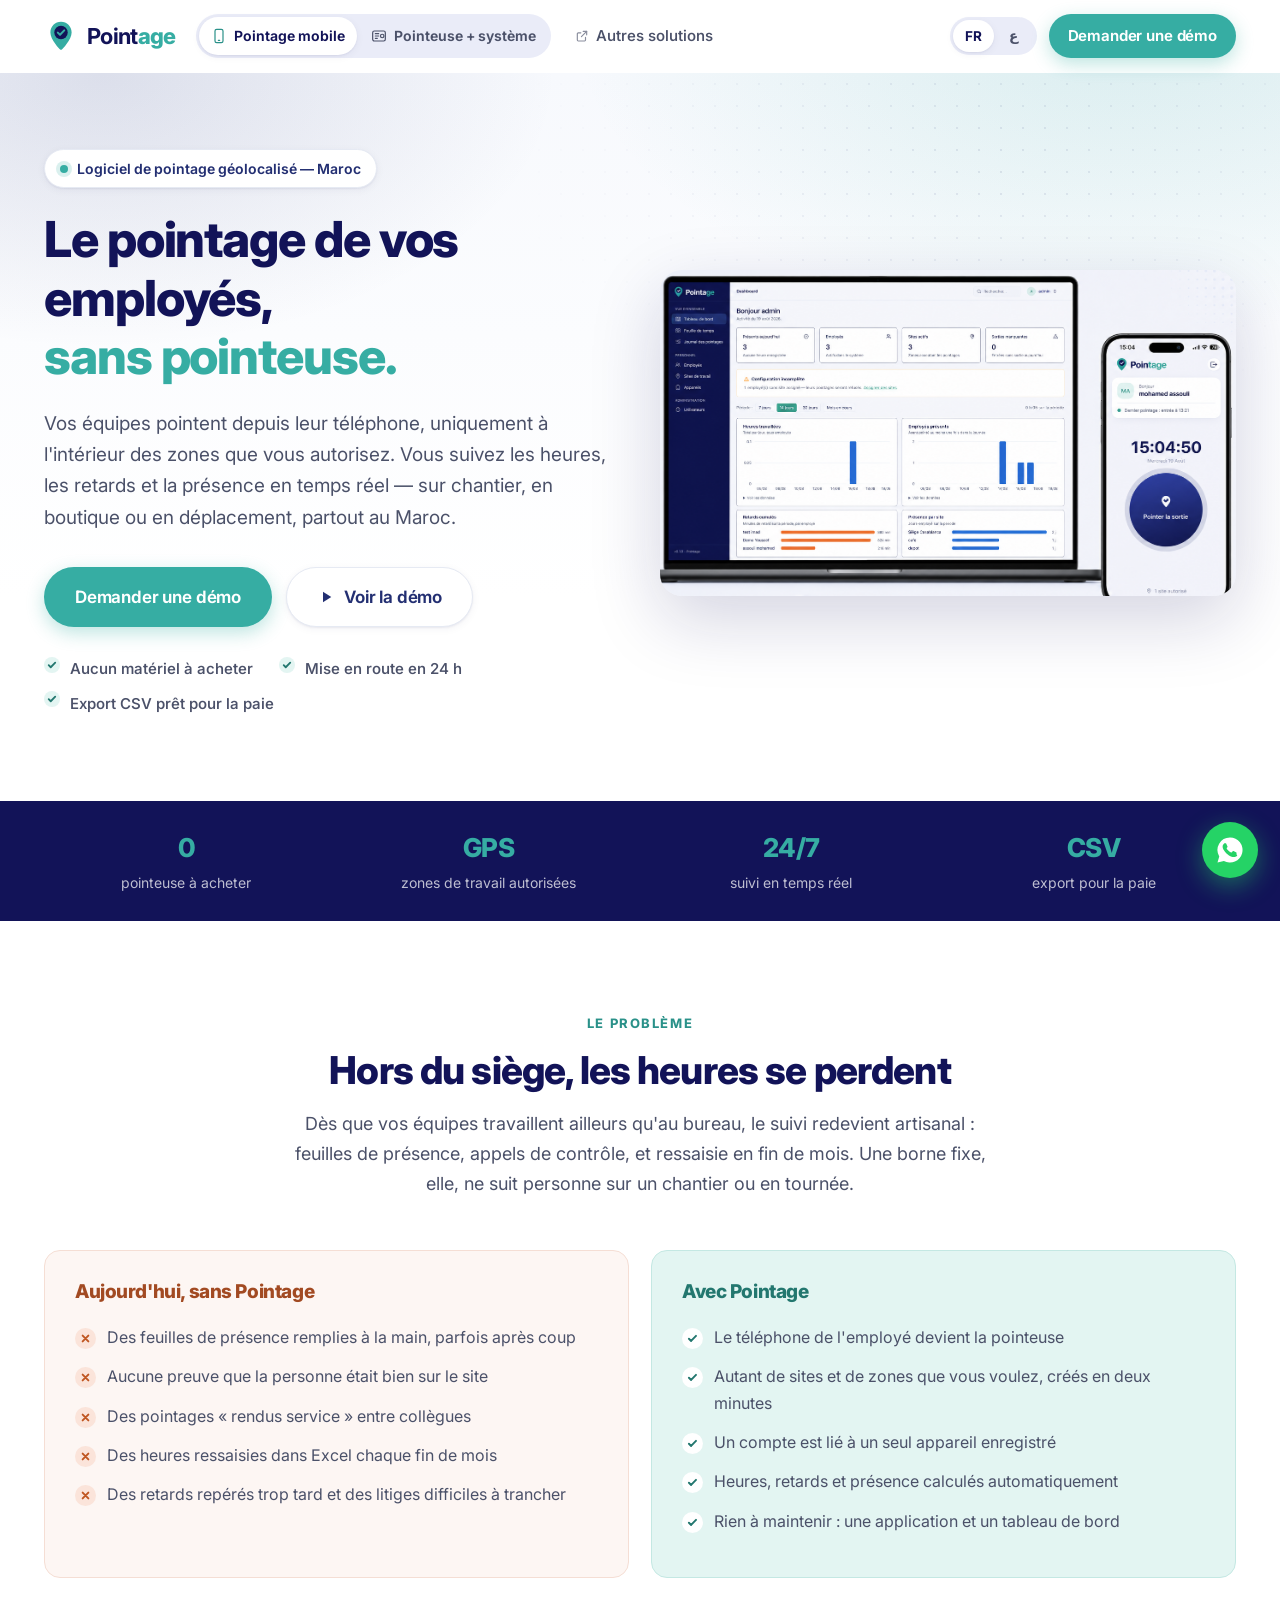
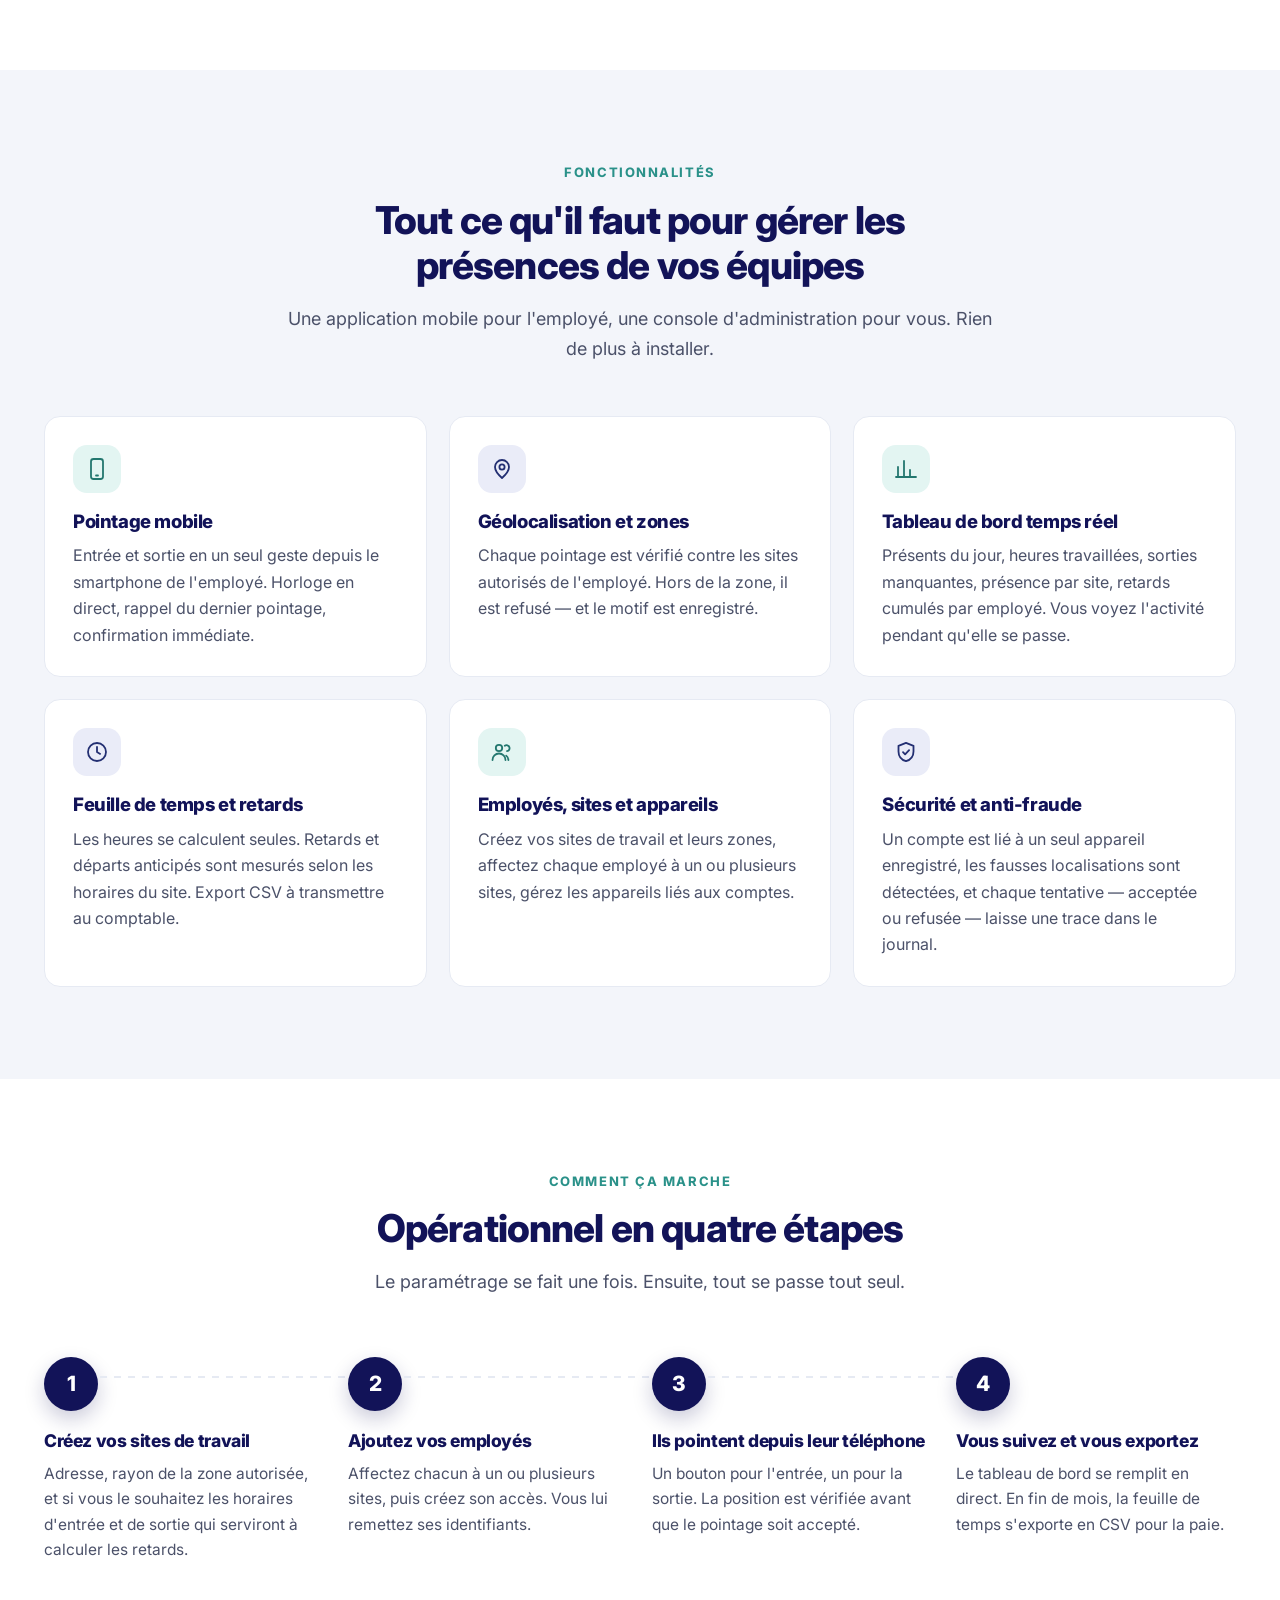
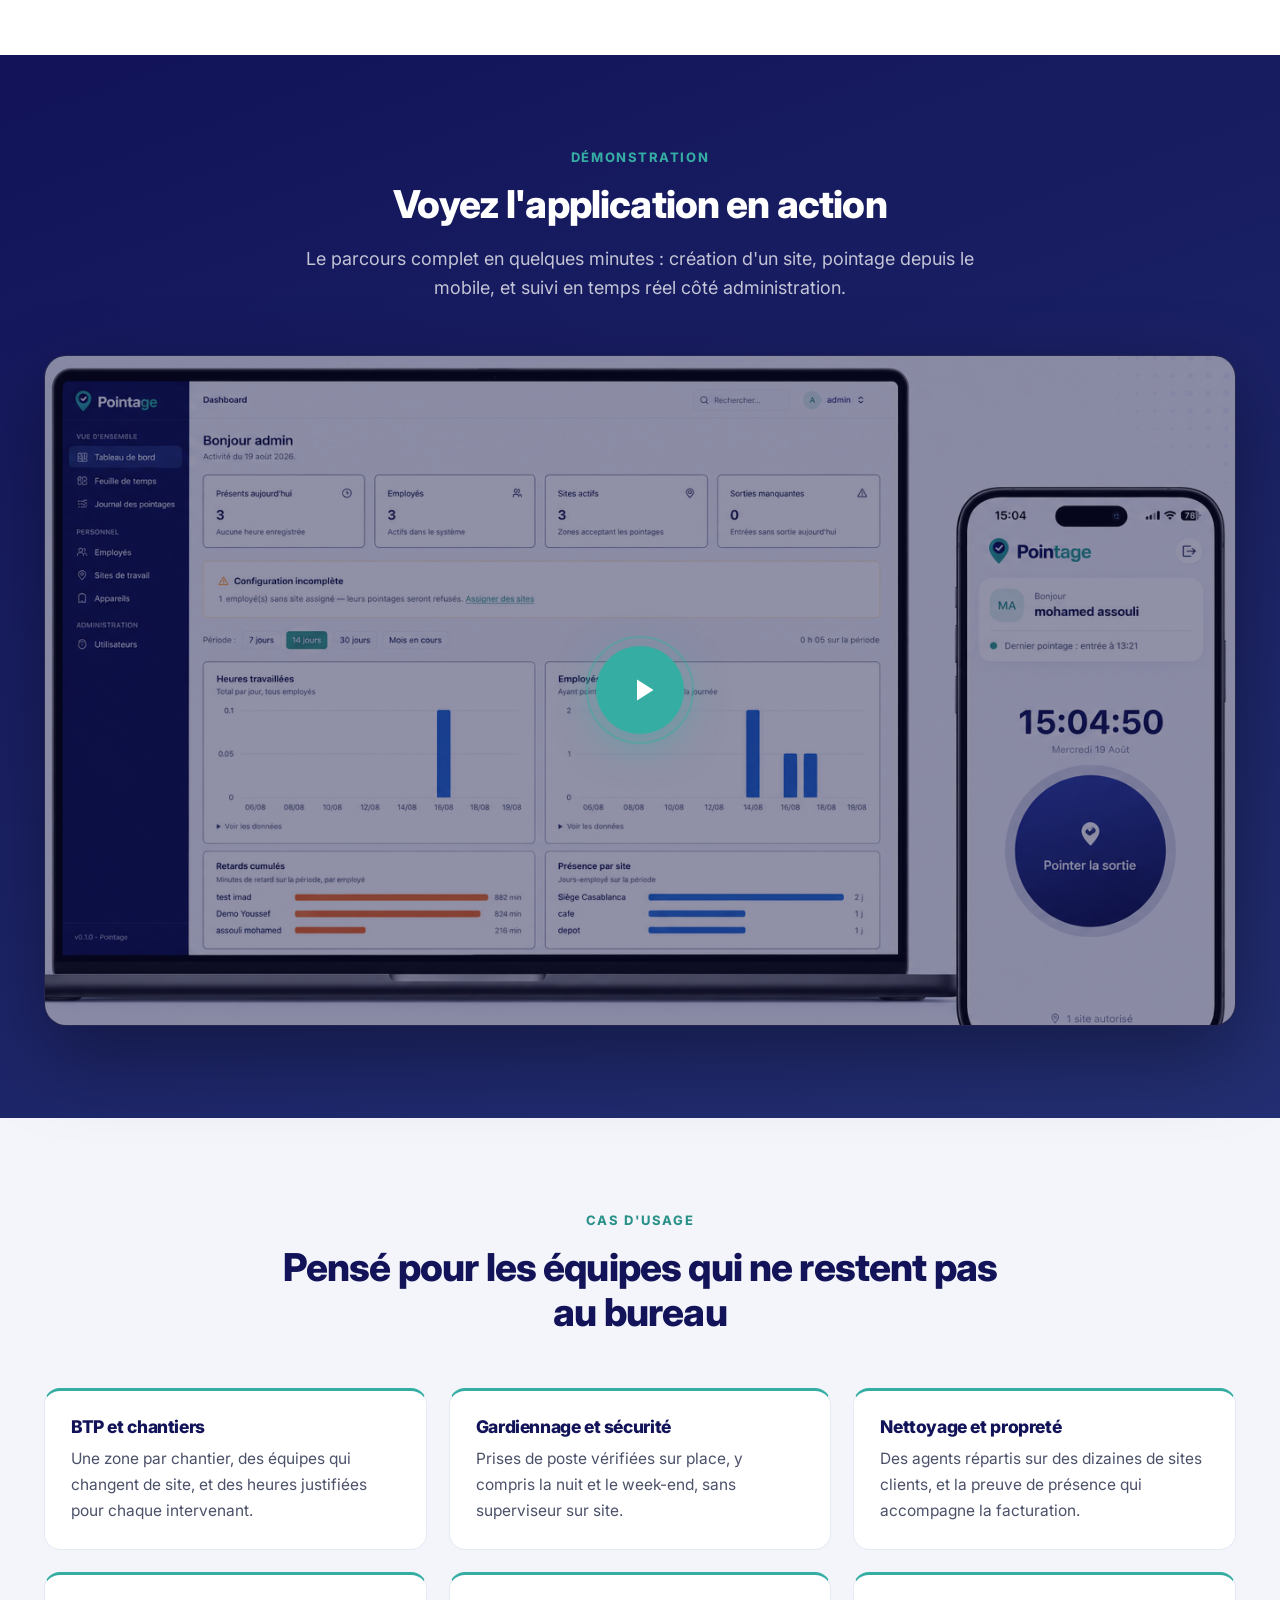
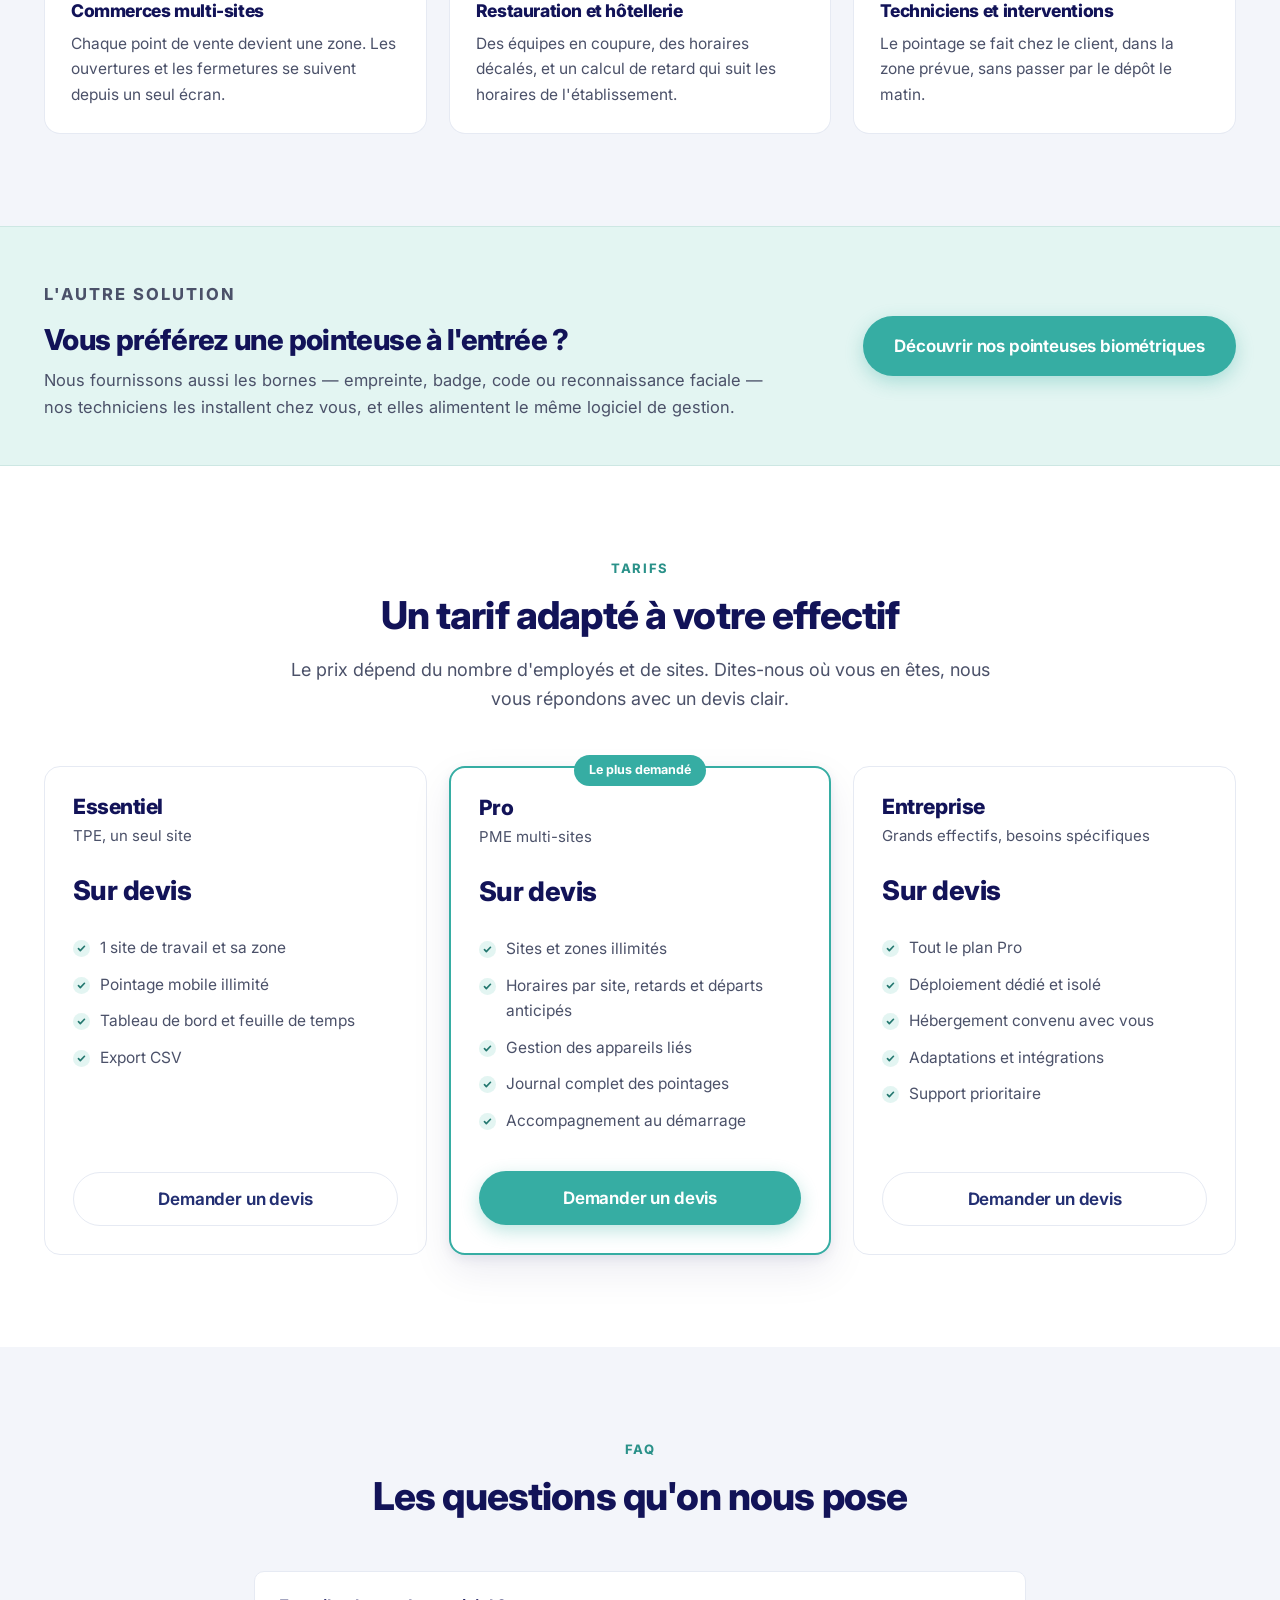
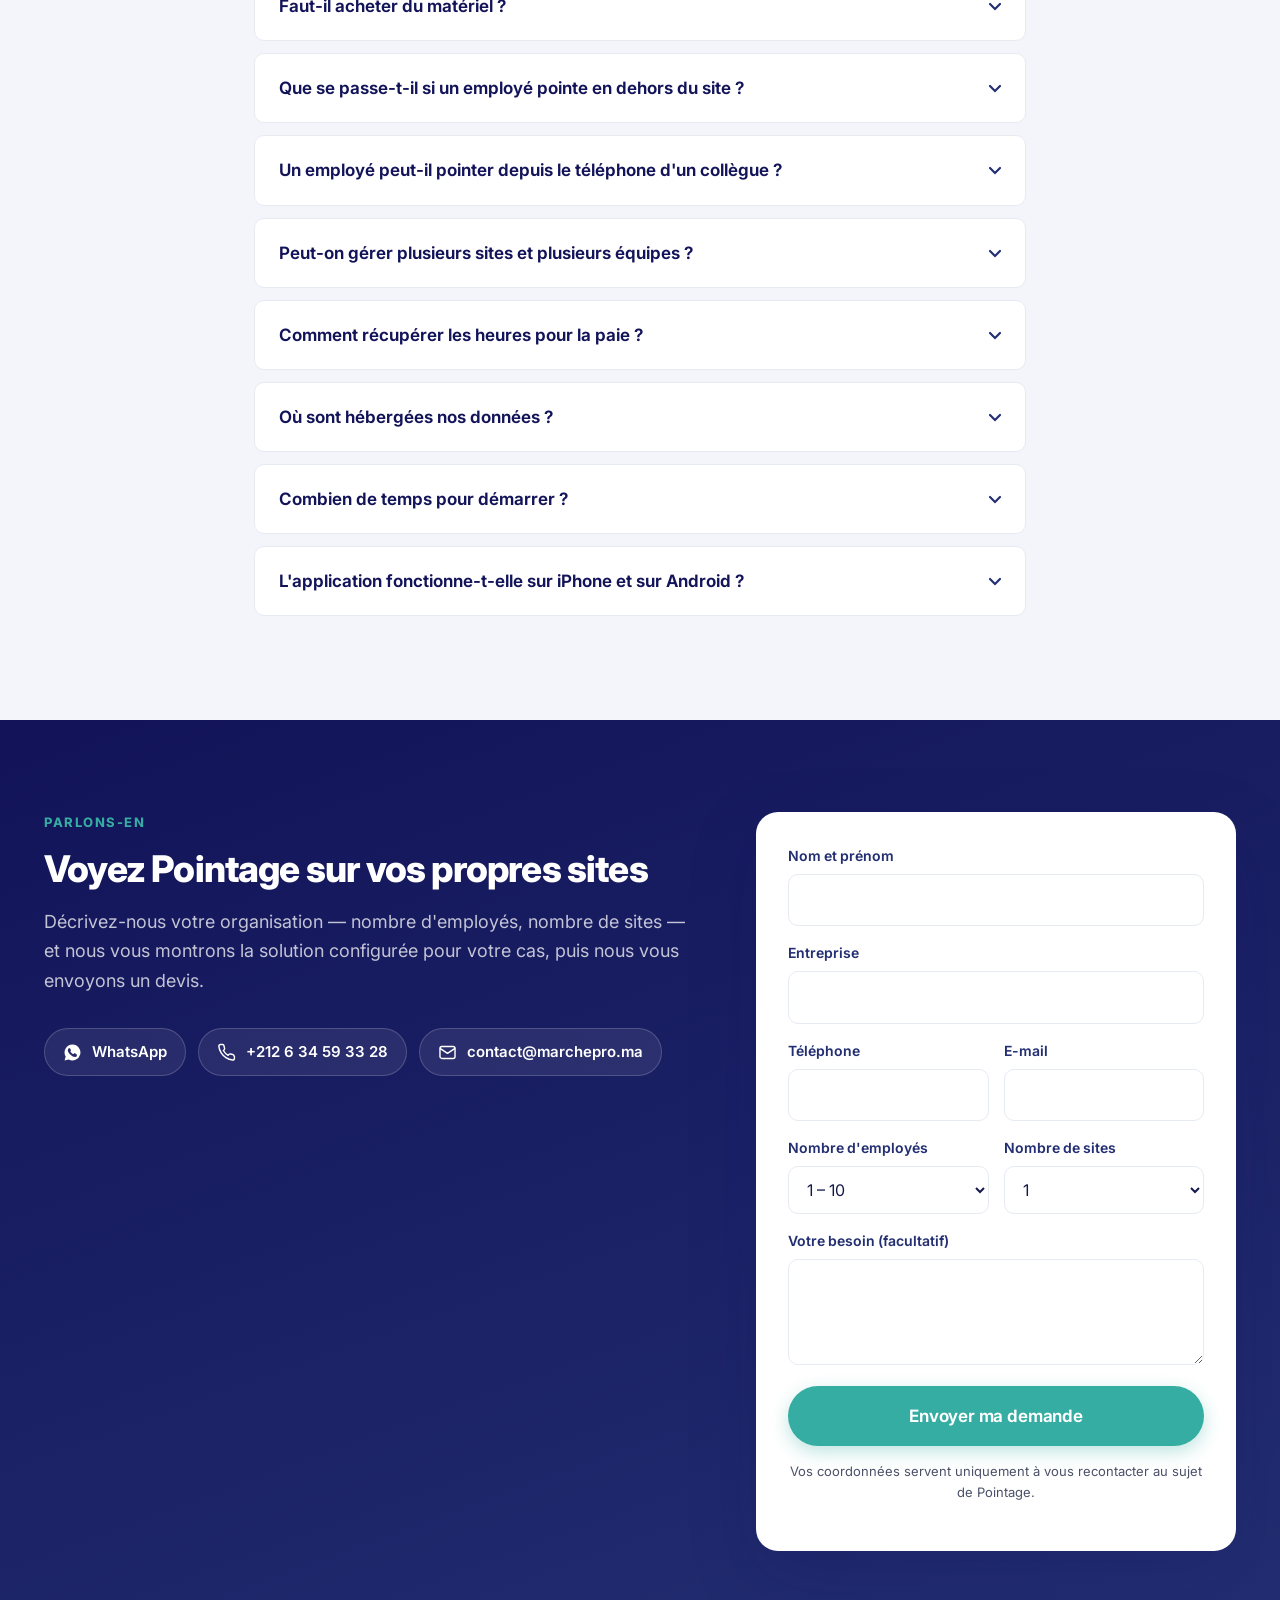
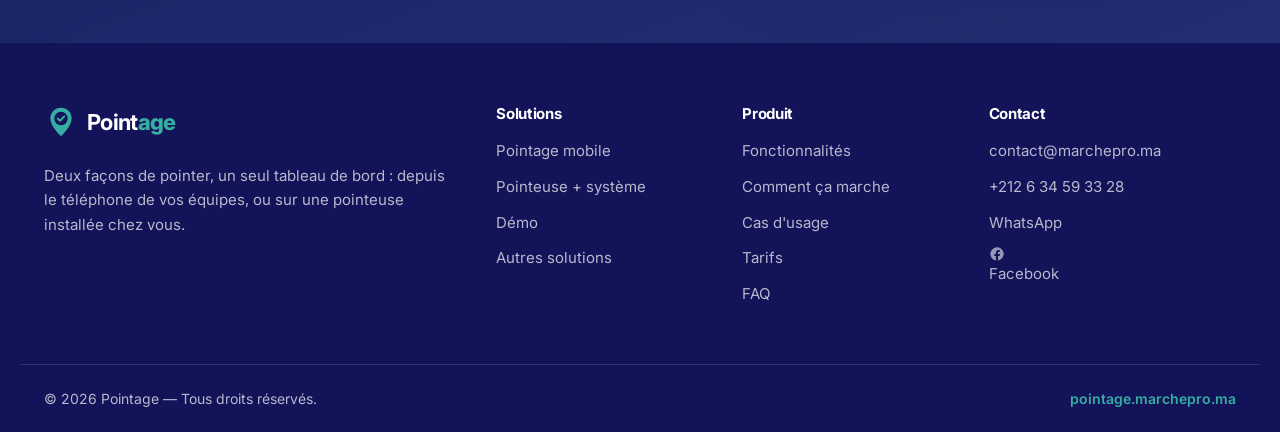
==== mobile.html @ 2d827e01 "Update robots.txt and sitemap.xml for improved SEO and language handling - Modified robots.txt to al" ====
<!DOCTYPE html>
<html lang="fr" dir="ltr" data-page="mobile">
<head>
<meta charset="utf-8">
<meta name="viewport" content="width=device-width, initial-scale=1">
<title>Pointage — Logiciel de pointage des employés par GPS au Maroc</title>
<meta name="description" content="Logiciel de pointage des employés au Maroc : pointage mobile par GPS dans les zones autorisées. Heures, retards, absences et export paie en temps réel.">
<meta name="theme-color" content="#121358">
<link rel="canonical" href="https://pointage.marchepro.ma/mobile">
<link rel="icon" type="image/svg+xml" href="assets/img/favicon.svg">

<!-- Les deux langues vivent à la même adresse : l'arabe est rendu côté client
     et se force par ?lang=ar. x-default pointe sur le français, langue par
     défaut du site. -->
<link rel="alternate" hreflang="fr" href="https://pointage.marchepro.ma/mobile">
<link rel="alternate" hreflang="ar" href="https://pointage.marchepro.ma/mobile?lang=ar">
<link rel="alternate" hreflang="x-default" href="https://pointage.marchepro.ma/mobile">

<meta property="og:type" content="website">
<meta property="og:url" content="https://pointage.marchepro.ma/mobile">
<meta property="og:site_name" content="Pointage">
<meta property="og:title" content="Pointage — Logiciel de pointage des employés par GPS au Maroc">
<meta property="og:description" content="Logiciel de pointage des employés au Maroc : pointage mobile par GPS dans les zones autorisées. Heures, retards, absences et export paie en temps réel.">
<meta property="og:image" content="https://pointage.marchepro.ma/assets/img/pointage-app-hero.png">
<meta property="og:image:width" content="1536">
<meta property="og:image:height" content="1024">
<meta property="og:image:alt" content="Application de pointage mobile et tableau de bord Pointage">
<meta property="og:locale" content="fr_MA">
<meta property="og:locale:alternate" content="ar_MA">
<meta name="twitter:card" content="summary_large_image">
<meta name="twitter:title" content="Pointage — Logiciel de pointage des employés par GPS au Maroc">
<meta name="twitter:description" content="Logiciel de pointage des employés au Maroc : pointage mobile par GPS dans les zones autorisées. Heures, retards, absences et export paie en temps réel.">
<meta name="twitter:image" content="https://pointage.marchepro.ma/assets/img/pointage-app-hero.png">

<link rel="preconnect" href="https://fonts.googleapis.com">
<link rel="preconnect" href="https://fonts.gstatic.com" crossorigin>
<link rel="stylesheet" href="https://fonts.googleapis.com/css2?family=Inter:wght@400;500;600;700;800&amp;family=Cairo:wght@400;600;700;800&amp;display=swap">
<link rel="stylesheet" href="assets/css/styles.css">

<!-- Balisage structuré. Un seul @graph par page : l'entreprise et le site sont
     décrits une fois, avec un @id stable que les deux pages réutilisent. Les
     questions sont recopiées à l'identique de la section #faq — si le texte de
     la page change, celui-ci doit changer aussi. -->
<script type="application/ld+json">
{
  "@context": "https://schema.org",
  "@graph": [
    {
      "@type": "Organization",
      "@id": "https://pointage.marchepro.ma/#organization",
      "name": "Pointage",
      "url": "https://pointage.marchepro.ma/",
      "logo": {
        "@type": "ImageObject",
        "url": "https://pointage.marchepro.ma/assets/img/logo-mark.svg"
      },
      "email": "contact@marchepro.ma",
      "telephone": "+212634593328",
      "areaServed": { "@type": "Country", "name": "Maroc" },
      "knowsLanguage": ["fr", "ar"],
      "sameAs": ["https://www.facebook.com/profile.php?id=61593704427657"],
      "contactPoint": [{
        "@type": "ContactPoint",
        "contactType": "sales",
        "telephone": "+212634593328",
        "email": "contact@marchepro.ma",
        "areaServed": "MA",
        "availableLanguage": ["fr", "ar"]
      }]
    },
    {
      "@type": "WebSite",
      "@id": "https://pointage.marchepro.ma/#website",
      "url": "https://pointage.marchepro.ma/",
      "name": "Pointage",
      "publisher": { "@id": "https://pointage.marchepro.ma/#organization" },
      "inLanguage": "fr-MA"
    },
    {
      "@type": "WebPage",
      "@id": "https://pointage.marchepro.ma/mobile#webpage",
      "url": "https://pointage.marchepro.ma/mobile",
      "name": "Pointage — Logiciel de pointage des employés par GPS au Maroc",
      "description": "Logiciel de pointage des employés au Maroc : pointage mobile par GPS dans les zones autorisées. Heures, retards, absences et export paie en temps réel.",
      "isPartOf": { "@id": "https://pointage.marchepro.ma/#website" },
      "about": { "@id": "https://pointage.marchepro.ma/mobile#software" },
      "primaryImageOfPage": { "@type": "ImageObject", "url": "https://pointage.marchepro.ma/assets/img/pointage-app-hero.png" },
      "inLanguage": "fr-MA"
    },
    {
      "@type": "SoftwareApplication",
      "@id": "https://pointage.marchepro.ma/mobile#software",
      "name": "Pointage",
      "applicationCategory": "BusinessApplication",
      "applicationSubCategory": "Gestion des temps et des présences",
      "operatingSystem": "Android, iOS, Web",
      "url": "https://pointage.marchepro.ma/mobile",
      "description": "Logiciel de pointage des employés par géolocalisation : pointage mobile dans les zones de travail autorisées, tableau de bord temps réel, feuille de temps et export CSV pour la paie.",
      "inLanguage": ["fr", "ar"],
      "provider": { "@id": "https://pointage.marchepro.ma/#organization" },
      "featureList": [
        "Pointage depuis le téléphone de l'employé",
        "Zones de travail géolocalisées (GPS)",
        "Détection des localisations simulées",
        "Verrouillage du compte sur un seul appareil",
        "Tableau de bord des présences en temps réel",
        "Suivi des retards et des absences",
        "Gestion multi-sites et multi-équipes",
        "Feuille de temps et export CSV pour la paie"
      ],
      "offers": {
        "@type": "Offer",
        "priceCurrency": "MAD",
        "availability": "https://schema.org/InStock",
        "url": "https://pointage.marchepro.ma/mobile#pricing",
        "description": "Sur devis, selon l'effectif",
        "seller": { "@id": "https://pointage.marchepro.ma/#organization" }
      }
    },
    {
      "@type": "FAQPage",
      "@id": "https://pointage.marchepro.ma/mobile#faq",
      "isPartOf": { "@id": "https://pointage.marchepro.ma/mobile#webpage" },
      "mainEntity": [
        {
          "@type": "Question",
          "name": "Faut-il acheter du matériel ?",
          "acceptedAnswer": { "@type": "Answer", "text": "Pas pour cette solution : vos employés utilisent leur propre téléphone, et vous un navigateur. Si vous préférez une borne à l'entrée, nous fournissons et installons aussi des pointeuses." }
        },
        {
          "@type": "Question",
          "name": "Que se passe-t-il si un employé pointe en dehors du site ?",
          "acceptedAnswer": { "@type": "Answer", "text": "Le pointage est refusé et l'employé voit immédiatement pourquoi. La tentative reste visible dans le journal, avec son motif : hors zone, localisation simulée, ou appareil non reconnu." }
        },
        {
          "@type": "Question",
          "name": "Un employé peut-il pointer depuis le téléphone d'un collègue ?",
          "acceptedAnswer": { "@type": "Answer", "text": "Non. Chaque compte est lié à l'appareil sur lequel il a été enregistré. Un pointage venant d'un autre téléphone est rejeté, et changer d'appareil passe par l'administrateur." }
        },
        {
          "@type": "Question",
          "name": "Peut-on gérer plusieurs sites et plusieurs équipes ?",
          "acceptedAnswer": { "@type": "Answer", "text": "Oui. Vous créez autant de sites que nécessaire, chacun avec sa zone et ses horaires, et vous affectez chaque employé aux sites où il est autorisé à pointer." }
        },
        {
          "@type": "Question",
          "name": "Comment récupérer les heures pour la paie ?",
          "acceptedAnswer": { "@type": "Answer", "text": "La feuille de temps se met à jour en continu et s'exporte en CSV sur la période de votre choix. Le fichier s'ouvre dans Excel et se transmet tel quel au comptable." }
        },
        {
          "@type": "Question",
          "name": "Où sont hébergées nos données ?",
          "acceptedAnswer": { "@type": "Answer", "text": "Chaque entreprise dispose de son propre déploiement, avec sa propre base de données. L'hébergement est convenu avec vous lors de la mise en place." }
        },
        {
          "@type": "Question",
          "name": "Combien de temps pour démarrer ?",
          "acceptedAnswer": { "@type": "Answer", "text": "Comptez une journée. Nous mettons en place votre espace, créons vos premiers sites avec vous, et vos équipes peuvent pointer dès le lendemain matin." }
        },
        {
          "@type": "Question",
          "name": "L'application fonctionne-t-elle sur iPhone et sur Android ?",
          "acceptedAnswer": { "@type": "Answer", "text": "Oui, l'application mobile est disponible pour les deux. La console d'administration s'utilise depuis n'importe quel navigateur, sur ordinateur comme sur tablette." }
        }
      ]
    }
  ]
}
</script>
</head>
<body>

<a class="skip-link" href="#main" data-i18n="a11y.skip">Aller au contenu</a>

<!-- ============================ HEADER ============================ -->
<header class="site-header" id="siteHeader">
  <div class="container header-inner">
    <a class="brand" href="#top" aria-label="Pointage">
      <img src="assets/img/logo-mark.svg" alt="" width="34" height="34">
      <span class="brand-word"><span class="brand-point">Point</span><span class="brand-age">age</span></span>
    </a>

    <nav class="nav" id="primaryNav" aria-label="Navigation principale">
      <div class="nav-switch" role="group" aria-label="Nos solutions">
        <a href="/mobile" class="is-current" aria-current="page">
          <svg viewBox="0 0 24 24" fill="none" stroke="currentColor" stroke-width="1.8" stroke-linecap="round" stroke-linejoin="round" aria-hidden="true"><rect x="6" y="2" width="12" height="20" rx="2.5"/><path d="M11 18.5h2"/></svg>
          <span data-i18n="nav.solMobile">Pointage mobile</span>
        </a>
        <a href="/pointeuse">
          <svg viewBox="0 0 24 24" fill="none" stroke="currentColor" stroke-width="1.8" stroke-linecap="round" stroke-linejoin="round" aria-hidden="true"><rect x="2.5" y="4.5" width="19" height="15" rx="2.5"/><path d="M6.5 8.5h5"/><path d="M6.5 12h5"/><path d="M6.5 15.5h3"/><circle cx="16.8" cy="12" r="2.6"/></svg>
          <span data-i18n="nav.solDevice">Pointeuse + système</span>
        </a>
      </div>
      <a class="nav-other" href="https://solutions.marchepro.ma/" target="_blank" rel="noopener">
        <svg viewBox="0 0 24 24" fill="none" stroke="currentColor" stroke-width="2" stroke-linecap="round" stroke-linejoin="round" aria-hidden="true"><path d="M14 4h6v6"/><path d="M20 4 11 13"/><path d="M18 14.5V19a1.5 1.5 0 0 1-1.5 1.5h-11A1.5 1.5 0 0 1 4 19V8a1.5 1.5 0 0 1 1.5-1.5H10"/></svg>
        <span data-i18n="nav.other">Autres solutions</span>
      </a>
      <a class="btn btn-primary nav-cta" href="#contact" data-i18n="cta.demo">Demander une démo</a>
    </nav>

    <div class="header-actions">
      <div class="lang-switch" role="group" aria-label="Langue">
        <button type="button" data-lang="fr" class="is-active">FR</button>
        <button type="button" data-lang="ar">ع</button>
      </div>
      <a class="btn btn-primary btn-sm hide-sm" href="#contact" data-i18n="cta.demo">Demander une démo</a>
      <button class="nav-toggle" id="navToggle" aria-expanded="false" aria-controls="primaryNav" aria-label="Menu">
        <span></span><span></span><span></span>
      </button>
    </div>
  </div>
</header>

<main id="main">

<!-- ============================ HERO ============================ -->
<section class="hero" id="top">
  <div class="hero-bg" aria-hidden="true"></div>
  <div class="container hero-inner">
    <div class="hero-copy">
      <p class="eyebrow"><span class="dot"></span><span data-i18n="hero.eyebrow">Logiciel de pointage géolocalisé — Maroc</span></p>
      <h1 class="hero-title">
        <span data-i18n="hero.title1">Le pointage de vos employés,</span>
        <span class="accent" data-i18n="hero.title2">sans pointeuse.</span>
      </h1>
      <p class="hero-sub" data-i18n="hero.sub">Vos équipes pointent depuis leur téléphone, uniquement à l'intérieur des zones que vous autorisez. Vous suivez les heures, les retards et la présence en temps réel — sur chantier, en boutique ou en déplacement, partout au Maroc.</p>

      <div class="hero-cta">
        <a class="btn btn-primary btn-lg" href="#contact" data-i18n="cta.demo">Demander une démo</a>
        <a class="btn btn-ghost btn-lg" href="#demo">
          <svg viewBox="0 0 24 24" width="18" height="18" fill="currentColor" aria-hidden="true"><path d="M8 5v14l11-7z"/></svg>
          <span data-i18n="cta.watch">Voir la démo</span>
        </a>
      </div>

      <ul class="hero-checks">
        <li data-i18n="hero.check1">Aucun matériel à acheter</li>
        <li data-i18n="hero.check2">Mise en route en 24 h</li>
        <li data-i18n="hero.check3">Export CSV prêt pour la paie</li>
      </ul>
    </div>

    <div class="hero-visual">
      <div class="hero-shot">
        <img src="assets/img/pointage-app-mockup.png"
             alt="Tableau de bord Pointage sur ordinateur portable et application mobile de pointage sur smartphone"
             width="1345" height="761" fetchpriority="high">
      </div>
    </div>
  </div>
</section>

<!-- ============================ STAT BAR ============================ -->
<section class="statbar">
  <div class="container statbar-inner">
    <div class="stat"><strong>0</strong><span data-i18n="stat.1">pointeuse à acheter</span></div>
    <div class="stat"><strong>GPS</strong><span data-i18n="stat.2">zones de travail autorisées</span></div>
    <div class="stat"><strong>24/7</strong><span data-i18n="stat.3">suivi en temps réel</span></div>
    <div class="stat"><strong>CSV</strong><span data-i18n="stat.4">export pour la paie</span></div>
  </div>
</section>

<!-- ============================ PROBLEM ============================ -->
<section class="section" id="why">
  <div class="container">
    <div class="section-head">
      <p class="kicker" data-i18n="why.kicker">Le problème</p>
      <h2 data-i18n="why.title">Hors du siège, les heures se perdent</h2>
      <p class="section-sub" data-i18n="why.sub">Dès que vos équipes travaillent ailleurs qu'au bureau, le suivi redevient artisanal : feuilles de présence, appels de contrôle, et ressaisie en fin de mois. Une borne fixe, elle, ne suit personne sur un chantier ou en tournée.</p>
    </div>

    <div class="compare">
      <div class="compare-col compare-bad">
        <h3 data-i18n="why.badTitle">Aujourd'hui, sans Pointage</h3>
        <ul>
          <li data-i18n="why.bad1">Des feuilles de présence remplies à la main, parfois après coup</li>
          <li data-i18n="why.bad2">Aucune preuve que la personne était bien sur le site</li>
          <li data-i18n="why.bad3">Des pointages « rendus service » entre collègues</li>
          <li data-i18n="why.bad4">Des heures ressaisies dans Excel chaque fin de mois</li>
          <li data-i18n="why.bad5">Des retards repérés trop tard et des litiges difficiles à trancher</li>
        </ul>
      </div>
      <div class="compare-col compare-good">
        <h3 data-i18n="why.goodTitle">Avec Pointage</h3>
        <ul>
          <li data-i18n="why.good1">Le téléphone de l'employé devient la pointeuse</li>
          <li data-i18n="why.good2">Autant de sites et de zones que vous voulez, créés en deux minutes</li>
          <li data-i18n="why.good3">Un compte est lié à un seul appareil enregistré</li>
          <li data-i18n="why.good4">Heures, retards et présence calculés automatiquement</li>
          <li data-i18n="why.good5">Rien à maintenir : une application et un tableau de bord</li>
        </ul>
      </div>
    </div>
  </div>
</section>

<!-- ============================ FEATURES ============================ -->
<section class="section section-alt" id="features">
  <div class="container">
    <div class="section-head">
      <p class="kicker" data-i18n="feat.kicker">Fonctionnalités</p>
      <h2 data-i18n="feat.title">Tout ce qu'il faut pour gérer les présences de vos équipes</h2>
      <p class="section-sub" data-i18n="feat.sub">Une application mobile pour l'employé, une console d'administration pour vous. Rien de plus à installer.</p>
    </div>

    <div class="grid grid-3">
      <article class="card feature">
        <div class="ficon ficon-teal">
          <svg viewBox="0 0 24 24" fill="none" stroke="currentColor" stroke-width="1.8" stroke-linecap="round" stroke-linejoin="round"><rect x="6" y="2" width="12" height="20" rx="2.5"/><path d="M11 18.5h2"/></svg>
        </div>
        <h3 data-i18n="feat.1.t">Pointage mobile</h3>
        <p data-i18n="feat.1.d">Entrée et sortie en un seul geste depuis le smartphone de l'employé. Horloge en direct, rappel du dernier pointage, confirmation immédiate.</p>
      </article>

      <article class="card feature">
        <div class="ficon ficon-navy">
          <svg viewBox="0 0 24 24" fill="none" stroke="currentColor" stroke-width="1.8" stroke-linecap="round" stroke-linejoin="round"><path d="M12 21s7-6.2 7-11a7 7 0 1 0-14 0c0 4.8 7 11 7 11z"/><circle cx="12" cy="10" r="2.6"/></svg>
        </div>
        <h3 data-i18n="feat.2.t">Géolocalisation et zones</h3>
        <p data-i18n="feat.2.d">Chaque pointage est vérifié contre les sites autorisés de l'employé. Hors de la zone, il est refusé — et le motif est enregistré.</p>
      </article>

      <article class="card feature">
        <div class="ficon ficon-teal">
          <svg viewBox="0 0 24 24" fill="none" stroke="currentColor" stroke-width="1.8" stroke-linecap="round" stroke-linejoin="round"><path d="M4 20V10"/><path d="M10 20V4"/><path d="M16 20v-7"/><path d="M22 20H2"/></svg>
        </div>
        <h3 data-i18n="feat.3.t">Tableau de bord temps réel</h3>
        <p data-i18n="feat.3.d">Présents du jour, heures travaillées, sorties manquantes, présence par site, retards cumulés par employé. Vous voyez l'activité pendant qu'elle se passe.</p>
      </article>

      <article class="card feature">
        <div class="ficon ficon-navy">
          <svg viewBox="0 0 24 24" fill="none" stroke="currentColor" stroke-width="1.8" stroke-linecap="round" stroke-linejoin="round"><circle cx="12" cy="12" r="9"/><path d="M12 7v5l3.2 1.9"/></svg>
        </div>
        <h3 data-i18n="feat.4.t">Feuille de temps et retards</h3>
        <p data-i18n="feat.4.d">Les heures se calculent seules. Retards et départs anticipés sont mesurés selon les horaires du site. Export CSV à transmettre au comptable.</p>
      </article>

      <article class="card feature">
        <div class="ficon ficon-teal">
          <svg viewBox="0 0 24 24" fill="none" stroke="currentColor" stroke-width="1.8" stroke-linecap="round" stroke-linejoin="round"><circle cx="9" cy="8" r="3.2"/><path d="M2.5 20a6.5 6.5 0 0 1 13 0"/><path d="M17 11.2a3 3 0 1 0-2.2-5.4"/><path d="M18.4 20a5.6 5.6 0 0 0-2.2-4.4"/></svg>
        </div>
        <h3 data-i18n="feat.5.t">Employés, sites et appareils</h3>
        <p data-i18n="feat.5.d">Créez vos sites de travail et leurs zones, affectez chaque employé à un ou plusieurs sites, gérez les appareils liés aux comptes.</p>
      </article>

      <article class="card feature">
        <div class="ficon ficon-navy">
          <svg viewBox="0 0 24 24" fill="none" stroke="currentColor" stroke-width="1.8" stroke-linecap="round" stroke-linejoin="round"><path d="M12 2.8l7.5 3v5.6c0 4.6-3.1 8.4-7.5 9.8-4.4-1.4-7.5-5.2-7.5-9.8V5.8z"/><path d="M9 12.2l2.1 2.1 4-4.2"/></svg>
        </div>
        <h3 data-i18n="feat.6.t">Sécurité et anti-fraude</h3>
        <p data-i18n="feat.6.d">Un compte est lié à un seul appareil enregistré, les fausses localisations sont détectées, et chaque tentative — acceptée ou refusée — laisse une trace dans le journal.</p>
      </article>
    </div>
  </div>
</section>

<!-- ============================ HOW IT WORKS ============================ -->
<section class="section" id="how">
  <div class="container">
    <div class="section-head">
      <p class="kicker" data-i18n="how.kicker">Comment ça marche</p>
      <h2 data-i18n="how.title">Opérationnel en quatre étapes</h2>
      <p class="section-sub" data-i18n="how.sub">Le paramétrage se fait une fois. Ensuite, tout se passe tout seul.</p>
    </div>

    <ol class="steps">
      <li class="step">
        <span class="step-n">1</span>
        <h3 data-i18n="how.1.t">Créez vos sites de travail</h3>
        <p data-i18n="how.1.d">Adresse, rayon de la zone autorisée, et si vous le souhaitez les horaires d'entrée et de sortie qui serviront à calculer les retards.</p>
      </li>
      <li class="step">
        <span class="step-n">2</span>
        <h3 data-i18n="how.2.t">Ajoutez vos employés</h3>
        <p data-i18n="how.2.d">Affectez chacun à un ou plusieurs sites, puis créez son accès. Vous lui remettez ses identifiants.</p>
      </li>
      <li class="step">
        <span class="step-n">3</span>
        <h3 data-i18n="how.3.t">Ils pointent depuis leur téléphone</h3>
        <p data-i18n="how.3.d">Un bouton pour l'entrée, un pour la sortie. La position est vérifiée avant que le pointage soit accepté.</p>
      </li>
      <li class="step">
        <span class="step-n">4</span>
        <h3 data-i18n="how.4.t">Vous suivez et vous exportez</h3>
        <p data-i18n="how.4.d">Le tableau de bord se remplit en direct. En fin de mois, la feuille de temps s'exporte en CSV pour la paie.</p>
      </li>
    </ol>
  </div>
</section>

<!-- ============================ DEMO ============================ -->
<section class="section section-dark" id="demo">
  <div class="container">
    <div class="section-head">
      <p class="kicker kicker-light" data-i18n="demo.kicker">Démonstration</p>
      <h2 data-i18n="demo.title">Voyez l'application en action</h2>
      <p class="section-sub" data-i18n="demo.sub">Le parcours complet en quelques minutes : création d'un site, pointage depuis le mobile, et suivi en temps réel côté administration.</p>
    </div>

    <figure class="video-wrap">
      <div class="video-frame" id="videoFrame" data-src="assets/video/demo.mp4">
        <img src="assets/img/pointage-app-mockup.png" alt="" class="video-poster" loading="lazy">
        <button type="button" class="video-play" id="videoPlay" aria-label="Lire la vidéo de démonstration">
          <svg viewBox="0 0 24 24" fill="currentColor" aria-hidden="true"><path d="M8 5v14l11-7z"/></svg>
        </button>
      </div>
      <figcaption class="video-note" id="videoNote" hidden>
        <span data-i18n="demo.soon">La vidéo de démonstration arrive très bientôt.</span>
        <a href="#contact" data-i18n="demo.soonCta">Demandez une démonstration en direct →</a>
      </figcaption>
    </figure>
  </div>
</section>

<!-- ============================ USE CASES ============================ -->
<section class="section section-alt" id="usecases">
  <div class="container">
    <div class="section-head">
      <p class="kicker" data-i18n="uc.kicker">Cas d'usage</p>
      <h2 data-i18n="uc.title">Pensé pour les équipes qui ne restent pas au bureau</h2>
    </div>

    <div class="grid grid-3 usecases">
      <div class="uc"><h3 data-i18n="uc.1.t">BTP et chantiers</h3><p data-i18n="uc.1.d">Une zone par chantier, des équipes qui changent de site, et des heures justifiées pour chaque intervenant.</p></div>
      <div class="uc"><h3 data-i18n="uc.2.t">Gardiennage et sécurité</h3><p data-i18n="uc.2.d">Prises de poste vérifiées sur place, y compris la nuit et le week-end, sans superviseur sur site.</p></div>
      <div class="uc"><h3 data-i18n="uc.3.t">Nettoyage et propreté</h3><p data-i18n="uc.3.d">Des agents répartis sur des dizaines de sites clients, et la preuve de présence qui accompagne la facturation.</p></div>
      <div class="uc"><h3 data-i18n="uc.4.t">Commerces multi-sites</h3><p data-i18n="uc.4.d">Chaque point de vente devient une zone. Les ouvertures et les fermetures se suivent depuis un seul écran.</p></div>
      <div class="uc"><h3 data-i18n="uc.5.t">Restauration et hôtellerie</h3><p data-i18n="uc.5.d">Des équipes en coupure, des horaires décalés, et un calcul de retard qui suit les horaires de l'établissement.</p></div>
      <div class="uc"><h3 data-i18n="uc.6.t">Techniciens et interventions</h3><p data-i18n="uc.6.d">Le pointage se fait chez le client, dans la zone prévue, sans passer par le dépôt le matin.</p></div>
    </div>
  </div>
</section>

<!-- ============================ PASSERELLE ============================ -->
<section class="crossband">
  <div class="container crossband-inner">
    <div class="crossband-copy">
      <p class="kicker" data-i18n="cross.kicker">L'autre solution</p>
      <h2 data-i18n="cross.title">Vous préférez une pointeuse à l'entrée ?</h2>
      <p data-i18n="cross.sub">Nous fournissons aussi les bornes — empreinte, badge, code ou reconnaissance faciale — nos techniciens les installent chez vous, et elles alimentent le même logiciel de gestion.</p>
    </div>
    <a class="btn btn-primary btn-lg" href="/pointeuse" data-i18n="cross.cta">Découvrir nos pointeuses biométriques</a>
  </div>
</section>

<!-- ============================ PRICING ============================ -->
<section class="section" id="pricing">
  <div class="container">
    <div class="section-head">
      <p class="kicker" data-i18n="price.kicker">Tarifs</p>
      <h2 data-i18n="price.title">Un tarif adapté à votre effectif</h2>
      <p class="section-sub" data-i18n="price.sub">Le prix dépend du nombre d'employés et de sites. Dites-nous où vous en êtes, nous vous répondons avec un devis clair.</p>
    </div>

    <div class="grid grid-3 plans">
      <article class="card plan">
        <h3 data-i18n="price.1.t">Essentiel</h3>
        <p class="plan-for" data-i18n="price.1.for">TPE, un seul site</p>
        <p class="plan-price" data-i18n="price.quote">Sur devis</p>
        <ul>
          <li data-i18n="price.1.f1">1 site de travail et sa zone</li>
          <li data-i18n="price.1.f2">Pointage mobile illimité</li>
          <li data-i18n="price.1.f3">Tableau de bord et feuille de temps</li>
          <li data-i18n="price.1.f4">Export CSV</li>
        </ul>
        <a class="btn btn-outline btn-block" href="#contact" data-i18n="cta.quote">Demander un devis</a>
      </article>

      <article class="card plan plan-featured">
        <span class="plan-badge" data-i18n="price.popular">Le plus demandé</span>
        <h3 data-i18n="price.2.t">Pro</h3>
        <p class="plan-for" data-i18n="price.2.for">PME multi-sites</p>
        <p class="plan-price" data-i18n="price.quote">Sur devis</p>
        <ul>
          <li data-i18n="price.2.f1">Sites et zones illimités</li>
          <li data-i18n="price.2.f2">Horaires par site, retards et départs anticipés</li>
          <li data-i18n="price.2.f3">Gestion des appareils liés</li>
          <li data-i18n="price.2.f4">Journal complet des pointages</li>
          <li data-i18n="price.2.f5">Accompagnement au démarrage</li>
        </ul>
        <a class="btn btn-primary btn-block" href="#contact" data-i18n="cta.quote">Demander un devis</a>
      </article>

      <article class="card plan">
        <h3 data-i18n="price.3.t">Entreprise</h3>
        <p class="plan-for" data-i18n="price.3.for">Grands effectifs, besoins spécifiques</p>
        <p class="plan-price" data-i18n="price.quote">Sur devis</p>
        <ul>
          <li data-i18n="price.3.f1">Tout le plan Pro</li>
          <li data-i18n="price.3.f2">Déploiement dédié et isolé</li>
          <li data-i18n="price.3.f3">Hébergement convenu avec vous</li>
          <li data-i18n="price.3.f4">Adaptations et intégrations</li>
          <li data-i18n="price.3.f5">Support prioritaire</li>
        </ul>
        <a class="btn btn-outline btn-block" href="#contact" data-i18n="cta.quote">Demander un devis</a>
      </article>
    </div>
  </div>
</section>

<!-- ============================ FAQ ============================ -->
<section class="section section-alt" id="faq">
  <div class="container container-narrow">
    <div class="section-head">
      <p class="kicker" data-i18n="faq.kicker">FAQ</p>
      <h2 data-i18n="faq.title">Les questions qu'on nous pose</h2>
    </div>

    <div class="faq">
      <details>
        <summary data-i18n="faq.1.q">Faut-il acheter du matériel ?</summary>
        <p data-i18n="faq.1.a">Pas pour cette solution : vos employés utilisent leur propre téléphone, et vous un navigateur. Si vous préférez une borne à l'entrée, nous fournissons et installons aussi des pointeuses — voir la solution « Pointeuse + système ».</p>
      </details>
      <details>
        <summary data-i18n="faq.2.q">Que se passe-t-il si un employé pointe en dehors du site ?</summary>
        <p data-i18n="faq.2.a">Le pointage est refusé et l'employé voit immédiatement pourquoi. La tentative reste visible dans le journal, avec son motif : hors zone, localisation simulée, ou appareil non reconnu.</p>
      </details>
      <details>
        <summary data-i18n="faq.3.q">Un employé peut-il pointer depuis le téléphone d'un collègue ?</summary>
        <p data-i18n="faq.3.a">Non. Chaque compte est lié à l'appareil sur lequel il a été enregistré. Un pointage venant d'un autre téléphone est rejeté, et changer d'appareil passe par l'administrateur.</p>
      </details>
      <details>
        <summary data-i18n="faq.4.q">Peut-on gérer plusieurs sites et plusieurs équipes ?</summary>
        <p data-i18n="faq.4.a">Oui. Vous créez autant de sites que nécessaire, chacun avec sa zone et ses horaires, et vous affectez chaque employé aux sites où il est autorisé à pointer.</p>
      </details>
      <details>
        <summary data-i18n="faq.5.q">Comment récupérer les heures pour la paie ?</summary>
        <p data-i18n="faq.5.a">La feuille de temps se met à jour en continu et s'exporte en CSV sur la période de votre choix. Le fichier s'ouvre dans Excel et se transmet tel quel au comptable.</p>
      </details>
      <details>
        <summary data-i18n="faq.6.q">Où sont hébergées nos données ?</summary>
        <p data-i18n="faq.6.a">Chaque entreprise dispose de son propre déploiement, avec sa propre base de données — vos données ne sont mélangées avec celles d'aucun autre client. L'hébergement est convenu avec vous lors de la mise en place.</p>
      </details>
      <details>
        <summary data-i18n="faq.7.q">Combien de temps pour démarrer ?</summary>
        <p data-i18n="faq.7.a">Comptez une journée. Nous mettons en place votre espace, créons vos premiers sites avec vous, et vos équipes peuvent pointer dès le lendemain matin.</p>
      </details>
      <details>
        <summary data-i18n="faq.8.q">L'application fonctionne-t-elle sur iPhone et sur Android ?</summary>
        <p data-i18n="faq.8.a">Oui, l'application mobile est disponible pour les deux. La console d'administration s'utilise depuis n'importe quel navigateur, sur ordinateur comme sur tablette.</p>
      </details>
    </div>
  </div>
</section>

<!-- ============================ CONTACT ============================ -->
<section class="section contact-section" id="contact">
  <div class="container">
    <div class="contact-grid">

      <div class="contact-copy">
        <p class="kicker kicker-light" data-i18n="contact.kicker">Parlons-en</p>
        <h2 data-i18n="contact.title">Voyez Pointage sur vos propres sites</h2>
        <p class="section-sub" data-i18n="contact.sub">Décrivez-nous votre organisation — nombre d'employés, nombre de sites — et nous vous montrons la solution configurée pour votre cas, puis nous vous envoyons un devis.</p>

        <div class="contact-direct">
          <a class="contact-chip" data-cfg="whatsapp" target="_blank" rel="noopener">
            <svg viewBox="0 0 24 24" fill="currentColor" aria-hidden="true"><path d="M12 2a10 10 0 0 0-8.6 15.1L2 22l5.1-1.3A10 10 0 1 0 12 2zm5.8 14.2c-.2.7-1.4 1.3-2 1.4-.5.1-1.1.1-1.8-.1-.4-.1-1-.3-1.7-.6-3-1.3-4.9-4.3-5-4.5-.2-.2-1.2-1.6-1.2-3s.7-2.1 1-2.4c.3-.3.6-.4.8-.4h.6c.2 0 .4 0 .6.5l.9 2.1c.1.2 0 .4-.1.5l-.4.5c-.1.2-.3.3-.1.6.1.3.6 1.1 1.4 1.8 1 .9 1.8 1.1 2 1.3.3.1.4.1.6-.1l.8-.9c.2-.2.4-.2.6-.1l2 1c.2.1.4.2.4.3.1.1.1.6-.1 1.2z"/></svg>
            <span data-i18n="contact.wa">WhatsApp</span>
          </a>
          <a class="contact-chip" data-cfg="phone">
            <svg viewBox="0 0 24 24" fill="none" stroke="currentColor" stroke-width="1.8" stroke-linecap="round" stroke-linejoin="round" aria-hidden="true"><path d="M22 16.9v2.6a2 2 0 0 1-2.2 2 19.6 19.6 0 0 1-8.5-3 19.3 19.3 0 0 1-6-6A19.6 19.6 0 0 1 2.3 4 2 2 0 0 1 4.3 2h2.6a2 2 0 0 1 2 1.7c.1 1 .3 1.9.6 2.7a2 2 0 0 1-.4 2.1L8 9.5a15.9 15.9 0 0 0 6 6l1-1.1a2 2 0 0 1 2.1-.5c.9.3 1.8.5 2.7.6a2 2 0 0 1 1.7 2z"/></svg>
            <span class="phone-text">+212 6 34 59 33 28</span>
          </a>
          <a class="contact-chip" href="mailto:contact@marchepro.ma">
            <svg viewBox="0 0 24 24" fill="none" stroke="currentColor" stroke-width="1.8" stroke-linecap="round" stroke-linejoin="round" aria-hidden="true"><rect x="2.5" y="4.5" width="19" height="15" rx="2.5"/><path d="M3 7l9 6 9-6"/></svg>
            <span>contact@marchepro.ma</span>
          </a>
        </div>
      </div>

      <div class="contact-card">
        <form id="demoForm" class="form" novalidate>
          <input type="hidden" name="solution" value="Pointage mobile">
          <div class="field">
            <label for="f-name" data-i18n="form.name">Nom et prénom</label>
            <input id="f-name" name="name" type="text" autocomplete="name" required>
          </div>
          <div class="field">
            <label for="f-company" data-i18n="form.company">Entreprise</label>
            <input id="f-company" name="company" type="text" autocomplete="organization" required>
          </div>
          <div class="field-row">
            <div class="field">
              <label for="f-phone" data-i18n="form.phone">Téléphone</label>
              <input id="f-phone" name="phone" type="tel" autocomplete="tel" required>
            </div>
            <div class="field">
              <label for="f-email" data-i18n="form.email">E-mail</label>
              <input id="f-email" name="email" type="email" autocomplete="email" required>
            </div>
          </div>
          <div class="field-row">
            <div class="field">
              <label for="f-size" data-i18n="form.size">Nombre d'employés</label>
              <select id="f-size" name="employees">
                <option value="1-10">1 – 10</option>
                <option value="11-50">11 – 50</option>
                <option value="51-200">51 – 200</option>
                <option value="200+">200+</option>
              </select>
            </div>
            <div class="field">
              <label for="f-sites" data-i18n="form.sites">Nombre de sites</label>
              <select id="f-sites" name="sites">
                <option value="1">1</option>
                <option value="2-5">2 – 5</option>
                <option value="6-20">6 – 20</option>
                <option value="20+">20+</option>
              </select>
            </div>
          </div>
          <div class="field">
            <label for="f-msg" data-i18n="form.msg">Votre besoin (facultatif)</label>
            <textarea id="f-msg" name="message" rows="3"></textarea>
          </div>

          <!-- Anti-spam : champ invisible, rempli uniquement par les robots -->
          <div class="hp-field" aria-hidden="true"><label for="f-website">Website</label><input id="f-website" name="_gotcha" type="text" tabindex="-1" autocomplete="off"></div>

          <button class="btn btn-primary btn-block btn-lg" type="submit" data-i18n="form.submit">Envoyer ma demande</button>
          <p class="form-legal" data-i18n="form.legal">Vos coordonnées servent uniquement à vous recontacter au sujet de Pointage.</p>
          <p class="form-status" id="formStatus" role="status" aria-live="polite"></p>
        </form>
      </div>

    </div>
  </div>
</section>

</main>

<!-- ============================ FOOTER ============================ -->
<footer class="site-footer">
  <div class="container footer-inner">
    <div class="footer-brand">
      <a class="brand brand-dark" href="#top" aria-label="Pointage">
        <img src="assets/img/logo-mark.svg" alt="" width="30" height="30">
        <span class="brand-word"><span class="brand-point">Point</span><span class="brand-age">age</span></span>
      </a>
      <p data-i18n="footer.tag">Deux façons de pointer, un seul tableau de bord : depuis le téléphone de vos équipes, ou sur une pointeuse installée chez vous.</p>
    </div>

    <nav class="footer-col" aria-label="Solutions">
      <h4 data-i18n="footer.solutions">Solutions</h4>
      <a href="/mobile" data-i18n="nav.solMobile">Pointage mobile</a>
      <a href="/pointeuse" data-i18n="nav.solDevice">Pointeuse + système</a>
      <a href="#demo" data-i18n="nav.demo">Démo</a>
      <a href="https://solutions.marchepro.ma/" target="_blank" rel="noopener" data-i18n="nav.other">Autres solutions</a>
    </nav>

    <nav class="footer-col" aria-label="Produit">
      <h4 data-i18n="footer.product">Produit</h4>
      <a href="#features" data-i18n="nav.features">Fonctionnalités</a>
      <a href="#how" data-i18n="nav.how">Comment ça marche</a>
      <a href="#usecases" data-i18n="nav.usecases">Cas d'usage</a>
      <a href="#pricing" data-i18n="nav.pricing">Tarifs</a>
      <a href="#faq" data-i18n="nav.faq">FAQ</a>
    </nav>

    <div class="footer-col">
      <h4 data-i18n="footer.contact">Contact</h4>
      <a href="mailto:contact@marchepro.ma">contact@marchepro.ma</a>
      <a data-cfg="phone" class="phone-text">+212 6 34 59 33 28</a>
      <a data-cfg="whatsapp" target="_blank" rel="noopener">WhatsApp</a>
      <a class="social-link" href="https://www.facebook.com/profile.php?id=61593704427657" target="_blank" rel="noopener me">
        <svg viewBox="0 0 24 24" fill="currentColor" aria-hidden="true"><path d="M22 12a10 10 0 1 0-11.6 9.9v-7H7.9V12h2.5V9.8c0-2.5 1.5-3.9 3.8-3.91.1 0 2.2.2 2.2.2v2.5h-1.3c-1.2 0-1.6.8-1.6 1.6V12h2.8l-.4 2.9h-2.4v7A10 10 0 0 0 22 12z"/></svg>
        <span>Facebook</span>
      </a>
    </div>
  </div>

  <div class="container footer-bottom">
    <p>© <span id="year">2026</span> Pointage — <span data-i18n="footer.rights">Tous droits réservés.</span></p>
    <p class="footer-domain">pointage.marchepro.ma</p>
  </div>
</footer>

<a class="wa-float" data-cfg="whatsapp" target="_blank" rel="noopener" aria-label="WhatsApp">
  <svg viewBox="0 0 24 24" fill="currentColor" aria-hidden="true"><path d="M12 2a10 10 0 0 0-8.6 15.1L2 22l5.1-1.3A10 10 0 1 0 12 2zm5.8 14.2c-.2.7-1.4 1.3-2 1.4-.5.1-1.1.1-1.8-.1-.4-.1-1-.3-1.7-.6-3-1.3-4.9-4.3-5-4.5-.2-.2-1.2-1.6-1.2-3s.7-2.1 1-2.4c.3-.3.6-.4.8-.4h.6c.2 0 .4 0 .6.5l.9 2.1c.1.2 0 .4-.1.5l-.4.5c-.1.2-.3.3-.1.6.1.3.6 1.1 1.4 1.8 1 .9 1.8 1.1 2 1.3.3.1.4.1.6-.1l.8-.9c.2-.2.4-.2.6-.1l2 1c.2.1.4.2.4.3.1.1.1.6-.1 1.2z"/></svg>
</a>

<script src="assets/js/config.js"></script>
<script src="assets/js/i18n.js"></script>
<script src="assets/js/main.js"></script>
</body>
</html>
---- assets/css/styles.css ----
/* ==========================================================================
   Pointage — site vitrine
   Palette reprise telle quelle de l'application (pointage-client/index.css) :
   le navy porte l'identité, le teal porte l'action.
   ========================================================================== */

:root {
  --navy-900: #121358;
  --navy-800: #1A1D66;
  --navy-700: #232F72;
  --navy-500: #2F578A;
  --teal-500: #36ADA3;
  --teal-600: #2A9189;
  --teal-700: #23776F;
  --teal-tint: #E3F5F2;

  --bg: #FFFFFF;
  --bg-alt: #F3F5FA;
  --ink: #151A4A;
  --ink-soft: #4B5169;
  --border: #E6EAF3;
  --muted: #EAECF8;

  --radius-sm: 10px;
  --radius: 16px;
  --radius-lg: 22px;

  --shadow-sm: 0 1px 2px rgba(18, 19, 88, .06), 0 2px 8px rgba(18, 19, 88, .05);
  --shadow: 0 4px 12px rgba(18, 19, 88, .07), 0 16px 40px rgba(18, 19, 88, .08);
  --shadow-lg: 0 24px 70px rgba(18, 19, 88, .18);

  --font: "Inter", system-ui, -apple-system, "Segoe UI", Roboto, sans-serif;
  --font-ar: "Cairo", "Noto Kufi Arabic", system-ui, "Segoe UI", sans-serif;

  --header-h: 72px;
  --maxw: 1240px;
}

*, *::before, *::after { box-sizing: border-box; }

html { scroll-behavior: smooth; scroll-padding-top: calc(var(--header-h) + 12px); -webkit-text-size-adjust: 100%; }
@media (prefers-reduced-motion: reduce) { html { scroll-behavior: auto; } }

body {
  margin: 0;
  font-family: var(--font);
  font-size: 17px;
  line-height: 1.65;
  color: var(--ink);
  background: var(--bg);
  -webkit-font-smoothing: antialiased;
}

html[lang="ar"] body { font-family: var(--font-ar); line-height: 1.85; }

img, svg { max-width: 100%; display: block; }
a { color: inherit; text-decoration: none; }
ul, ol { margin: 0; padding: 0; list-style: none; }

h1, h2, h3, h4 { margin: 0; line-height: 1.18; letter-spacing: -0.022em; font-weight: 800; color: var(--navy-900); }
html[lang="ar"] h1, html[lang="ar"] h2, html[lang="ar"] h3 { letter-spacing: 0; line-height: 1.35; }
p { margin: 0; }

:focus-visible { outline: 3px solid var(--teal-500); outline-offset: 3px; border-radius: 6px; }

/* Masquage sans décalage négatif : un `left: -9999px` deviendrait, en RTL,
   10 000 px de défilement horizontal réel — la page partirait dans le vide. */
.skip-link {
  position: absolute; inset-inline-start: 0; top: 0; z-index: 200;
  background: var(--navy-900); color: #fff; padding: 12px 18px; border-radius: 0 0 8px 0;
  width: 1px; height: 1px; overflow: hidden; clip-path: inset(50%); white-space: nowrap;
}
.skip-link:focus { width: auto; height: auto; overflow: visible; clip-path: none; }

.container { width: 100%; max-width: var(--maxw); margin-inline: auto; padding-inline: 24px; }
.container-narrow { max-width: 820px; }

/* ============================ BOUTONS ============================ */
.btn {
  --btn-bg: var(--teal-500);
  display: inline-flex; align-items: center; justify-content: center; gap: 9px;
  font: inherit; font-weight: 650; letter-spacing: -0.01em;
  padding: 12px 22px; border-radius: 999px; border: 1.5px solid transparent;
  cursor: pointer; white-space: nowrap;
  transition: transform .15s ease, box-shadow .2s ease, background-color .2s ease, color .2s ease, border-color .2s ease;
}
.btn:active { transform: translateY(1px); }

.btn-primary { background: var(--teal-500); color: #fff; box-shadow: 0 6px 18px rgba(54, 173, 163, .32); }
.btn-primary:hover { background: var(--teal-600); box-shadow: 0 8px 24px rgba(54, 173, 163, .4); }

.btn-outline { background: transparent; color: var(--navy-700); border-color: var(--border); }
.btn-outline:hover { border-color: var(--teal-500); color: var(--teal-700); background: var(--teal-tint); }

.btn-ghost { background: #fff; color: var(--navy-700); border-color: var(--border); box-shadow: var(--shadow-sm); }
.btn-ghost:hover { border-color: var(--navy-500); }

.btn-sm { padding: 9px 18px; font-size: 15px; }
.btn-lg { padding: 15px 30px; font-size: 17px; }
.btn-block { display: flex; width: 100%; }

/* ============================ HEADER ============================ */
.site-header {
  position: sticky; top: 0; z-index: 100;
  background: rgba(255, 255, 255, .82);
  backdrop-filter: saturate(180%) blur(14px);
  -webkit-backdrop-filter: saturate(180%) blur(14px);
  border-bottom: 1px solid transparent;
  transition: border-color .25s ease, box-shadow .25s ease;
}
.site-header.is-stuck { border-bottom-color: var(--border); box-shadow: 0 2px 20px rgba(18, 19, 88, .05); }

.header-inner { height: var(--header-h); display: flex; align-items: center; gap: 20px; }

.brand { display: inline-flex; align-items: center; gap: 9px; flex-shrink: 0; }
.brand img { width: 34px; height: 34px; }
.brand-word { font-size: 22px; letter-spacing: -0.03em; line-height: 1; }
.brand-point { font-weight: 700; color: var(--navy-900); }
.brand-age { font-weight: 800; color: var(--teal-500); }
.brand-dark .brand-point { color: #fff; }

.nav { display: flex; align-items: center; gap: 6px; margin-inline-end: auto; }
.nav a {
  font-size: 15px; font-weight: 550; color: var(--ink-soft); white-space: nowrap;
  padding: 8px 10px; border-radius: 999px; transition: color .18s, background-color .18s;
}
.nav a:hover { color: var(--navy-900); background: var(--muted); }

/* Bascule entre les deux offres : pointage depuis le téléphone, ou pointeuse
   posée sur site. C'est la seule navigation de l'en-tête — chaque page se
   parcourt en déroulant. Stylée comme un sélecteur, pas comme un lien. */
.nav-switch {
  display: inline-flex; flex-shrink: 0; gap: 2px;
  background: var(--muted); border-radius: 999px; padding: 3px;
}
.nav .nav-switch a {
  display: inline-flex; align-items: center; gap: 7px;
  font-size: 14px; font-weight: 650; color: var(--ink-soft);
  padding: 7px 12px; border-radius: 999px; white-space: nowrap;
  transition: color .18s, background-color .18s, box-shadow .18s;
}
.nav .nav-switch a:hover { color: var(--navy-900); background: rgba(255, 255, 255, .6); }
.nav .nav-switch a.is-current { background: #fff; color: var(--navy-900); box-shadow: var(--shadow-sm); }
.nav-switch svg { width: 16px; height: 16px; flex-shrink: 0; }
.nav .nav-switch a.is-current svg { color: var(--teal-600); }

.header-actions { display: flex; align-items: center; gap: 12px; margin-inline-start: auto; }

.lang-switch { display: inline-flex; background: var(--muted); border-radius: 999px; padding: 3px; }
.lang-switch button {
  font: inherit; font-size: 13.5px; font-weight: 700; color: var(--ink-soft);
  background: transparent; border: 0; cursor: pointer;
  padding: 5px 12px; border-radius: 999px; min-width: 40px;
  transition: background-color .18s, color .18s;
}
.lang-switch button.is-active { background: #fff; color: var(--navy-900); box-shadow: var(--shadow-sm); }

/* Renvoi vers le catalogue MarchePro. Lien sortant, donc traité comme un
   lien de nav ordinaire et non comme une des deux offres du site. */
.nav .nav-other { display: inline-flex; align-items: center; gap: 7px; margin-inline-start: 8px; }
.nav-other svg { width: 14px; height: 14px; opacity: .65; flex-shrink: 0; }
.nav .nav-other:hover svg { opacity: 1; }

/* Rappel du bouton d'action, réservé au menu déroulant : en grand écran
   c'est celui de l'en-tête qui sert. */
.nav-cta { display: none; }

.nav-toggle { display: none; flex-direction: column; justify-content: center; gap: 5px; width: 42px; height: 42px; padding: 0 10px; background: var(--muted); border: 0; border-radius: 12px; cursor: pointer; }
.nav-toggle span { display: block; height: 2px; background: var(--navy-900); border-radius: 2px; transition: transform .25s, opacity .2s; }
.nav-toggle[aria-expanded="true"] span:nth-child(1) { transform: translateY(7px) rotate(45deg); }
.nav-toggle[aria-expanded="true"] span:nth-child(2) { opacity: 0; }
.nav-toggle[aria-expanded="true"] span:nth-child(3) { transform: translateY(-7px) rotate(-45deg); }

/* ============================ HERO ============================ */
.hero { position: relative; padding: 76px 0 84px; overflow: hidden; }
.hero-bg {
  position: absolute; inset: 0; z-index: -1;
  background:
    radial-gradient(900px 520px at 88% -8%, rgba(54, 173, 163, .16), transparent 62%),
    radial-gradient(760px 460px at 8% 0%, rgba(35, 47, 114, .13), transparent 60%),
    linear-gradient(180deg, #F7F9FD 0%, #FFFFFF 72%);
}
.hero-bg::after {
  content: ""; position: absolute; inset: 0;
  background-image: radial-gradient(rgba(35, 47, 114, .10) 1px, transparent 1px);
  background-size: 22px 22px;
  -webkit-mask-image: radial-gradient(700px 380px at 78% 12%, #000, transparent 70%);
  mask-image: radial-gradient(700px 380px at 78% 12%, #000, transparent 70%);
}

.hero-inner { display: grid; grid-template-columns: minmax(0, 1fr) minmax(0, 1fr); gap: 40px; align-items: center; }

/* Sur grand écran la maquette déborde vers le bord de l'écran : c'est ce qui
   la rend lisible. `.hero` a overflow:hidden, le dépassement est donc rogné
   proprement. Le débordement est plafonné pour ne pas écraser le texte en
   très large. En RTL, margin-inline-end bascule vers la gauche tout seul. */
@media (min-width: 1280px) {
  .hero-visual {
    margin-inline-end: calc(-1 * min(150px, max(0px, (100vw - var(--maxw)) / 2 - 24px)));
  }
}

.eyebrow {
  display: inline-flex; align-items: center; gap: 9px;
  background: #fff; border: 1px solid var(--border); box-shadow: var(--shadow-sm);
  color: var(--navy-700); font-size: 14px; font-weight: 620;
  padding: 7px 15px; border-radius: 999px; margin-bottom: 22px;
}
.eyebrow .dot { width: 8px; height: 8px; border-radius: 50%; background: var(--teal-500); box-shadow: 0 0 0 4px rgba(54, 173, 163, .18); }

.hero-title { font-size: clamp(2.25rem, 4.5vw, 3.1rem); font-weight: 800; }
.hero-title span { display: block; }
.hero-title .accent { color: var(--teal-500); }

.hero-sub { margin-top: 22px; font-size: 19px; color: var(--ink-soft); max-width: 34em; }

.hero-cta { display: flex; flex-wrap: wrap; gap: 14px; margin-top: 34px; }

.hero-checks { display: flex; flex-wrap: wrap; gap: 10px 26px; margin-top: 30px; }
.hero-checks li { position: relative; padding-inline-start: 26px; font-size: 15px; color: var(--ink-soft); font-weight: 550; }
.hero-checks li::before {
  content: ""; position: absolute; inset-inline-start: 0; top: .5em;
  width: 16px; height: 16px; margin-top: -8px; border-radius: 50%;
  background: var(--teal-tint) url("data:image/svg+xml,%3Csvg xmlns='http://www.w3.org/2000/svg' viewBox='0 0 16 16' fill='none' stroke='%2323776F' stroke-width='2.4' stroke-linecap='round' stroke-linejoin='round'%3E%3Cpath d='M3.6 8.3l2.7 2.7 6-6.2'/%3E%3C/svg%3E") center/12px no-repeat;
}

/* Le PNG source contient un bandeau de texte en bas : on ne montre que la
   maquette (ordinateur + téléphone) en recadrant par le ratio. */
/* L'image est déjà recadrée au bon format (1345 × 761) : elle remplit le cadre. */
.hero-shot {
  position: relative; overflow: hidden;
  border-radius: var(--radius-lg);
  box-shadow: var(--shadow-lg);
  background: #F4F7FC;
}
.hero-shot img { width: 100%; height: auto; }

/* ============================ STAT BAR ============================ */
.statbar { background: var(--navy-900); color: #fff; }
.statbar-inner { display: grid; grid-template-columns: repeat(4, 1fr); gap: 18px; padding-block: 26px; }
.stat { display: flex; flex-direction: column; gap: 2px; text-align: center; }
.stat strong { font-size: 26px; font-weight: 800; color: var(--teal-500); letter-spacing: -0.02em; }
.stat span { font-size: 14px; color: rgba(255, 255, 255, .72); }

/* ============================ SECTIONS ============================ */
.section { padding: 92px 0; }
.section-alt { background: var(--bg-alt); }
.section-dark { background: linear-gradient(160deg, var(--navy-900) 0%, var(--navy-700) 100%); color: #fff; }
.section-dark h2 { color: #fff; }
.section-dark .section-sub { color: rgba(255, 255, 255, .74); }

.section-head { max-width: 720px; margin: 0 auto 52px; text-align: center; }
.kicker { font-size: 13px; font-weight: 750; letter-spacing: .12em; text-transform: uppercase; color: var(--teal-600); margin-bottom: 14px; }
.kicker-light { color: var(--teal-500); }
.section-head h2 { font-size: clamp(1.75rem, 3.4vw, 2.4rem); }
.section-sub { margin-top: 16px; font-size: 18px; color: var(--ink-soft); }

.grid { display: grid; gap: 22px; }
.grid-3 { grid-template-columns: repeat(3, minmax(0, 1fr)); }
.grid-4 { grid-template-columns: repeat(4, minmax(0, 1fr)); }

.card { background: #fff; border: 1px solid var(--border); border-radius: var(--radius); padding: 28px; }

/* ============================ COMPARATIF ============================ */
.compare { display: grid; grid-template-columns: repeat(2, minmax(0, 1fr)); gap: 22px; }
.compare-col { border-radius: var(--radius); padding: 30px; border: 1px solid var(--border); }
.compare-col h3 { font-size: 19px; margin-bottom: 20px; }
.compare-col li { position: relative; padding-inline-start: 32px; margin-bottom: 13px; color: var(--ink-soft); font-size: 16px; }
.compare-col li::before {
  content: ""; position: absolute; inset-inline-start: 0; top: 4px;
  width: 21px; height: 21px; border-radius: 50%; background-size: 13px; background-repeat: no-repeat; background-position: center;
}
.compare-bad { background: #FDF6F3; border-color: #F5DED4; }
.compare-bad h3 { color: #A24A22; }
.compare-bad li::before { background-color: #FBE4DA; background-image: url("data:image/svg+xml,%3Csvg xmlns='http://www.w3.org/2000/svg' viewBox='0 0 16 16' fill='none' stroke='%23C05621' stroke-width='2.4' stroke-linecap='round'%3E%3Cpath d='M4.5 4.5l7 7M11.5 4.5l-7 7'/%3E%3C/svg%3E"); }
.compare-good { background: var(--teal-tint); border-color: #C4E8E3; }
.compare-good h3 { color: var(--teal-700); }
.compare-good li::before { background-color: #fff; background-image: url("data:image/svg+xml,%3Csvg xmlns='http://www.w3.org/2000/svg' viewBox='0 0 16 16' fill='none' stroke='%2323776F' stroke-width='2.4' stroke-linecap='round' stroke-linejoin='round'%3E%3Cpath d='M3.6 8.3l2.7 2.7 6-6.2'/%3E%3C/svg%3E"); }

/* ============================ FONCTIONNALITÉS ============================ */
.feature { transition: transform .22s ease, box-shadow .22s ease, border-color .22s ease; }
.feature:hover { transform: translateY(-4px); box-shadow: var(--shadow); border-color: #D8E0F0; }
.ficon { width: 48px; height: 48px; border-radius: 14px; display: grid; place-items: center; margin-bottom: 18px; }
.ficon svg { width: 24px; height: 24px; }
.ficon-teal { background: var(--teal-tint); color: var(--teal-700); }
.ficon-navy { background: var(--muted); color: var(--navy-700); }
.feature h3 { font-size: 18.5px; margin-bottom: 10px; }
.feature p { color: var(--ink-soft); font-size: 16px; }

/* ============================ ÉTAPES ============================ */
.steps { display: grid; grid-template-columns: repeat(4, minmax(0, 1fr)); gap: 24px; counter-reset: step; }
.step { position: relative; padding-top: 8px; }
.step::after {
  content: ""; position: absolute; top: 27px; inset-inline-start: 56px; inset-inline-end: -24px;
  height: 2px; background: repeating-linear-gradient(to right, var(--border) 0 7px, transparent 7px 14px);
}
.step:last-child::after { display: none; }
html[dir="rtl"] .step::after { background: repeating-linear-gradient(to left, var(--border) 0 7px, transparent 7px 14px); }
.step-n {
  display: grid; place-items: center; width: 54px; height: 54px; border-radius: 50%;
  background: var(--navy-900); color: #fff; font-size: 21px; font-weight: 800;
  margin-bottom: 20px; box-shadow: 0 8px 20px rgba(18, 19, 88, .22);
}
.step h3 { font-size: 17.5px; margin-bottom: 9px; }
.step p { color: var(--ink-soft); font-size: 15.5px; }

/* ============================ VIDÉO ============================ */
.video-wrap { margin: 0; }
.video-frame {
  position: relative; aspect-ratio: 16 / 9; overflow: hidden;
  border-radius: var(--radius-lg); background: #0C0D3C;
  box-shadow: 0 30px 80px rgba(0, 0, 0, .35);
  border: 1px solid rgba(255, 255, 255, .1);
}
.video-poster { width: 100%; height: 100%; object-fit: cover; object-position: top center; opacity: .55; }
.video-frame video { width: 100%; height: 100%; object-fit: contain; background: #000; }
.video-play {
  position: absolute; inset: 0; margin: auto; width: 88px; height: 88px;
  border: 0; border-radius: 50%; cursor: pointer;
  background: var(--teal-500); color: #fff;
  box-shadow: 0 10px 40px rgba(54, 173, 163, .5);
  display: grid; place-items: center;
  transition: transform .2s ease, background-color .2s ease;
}
.video-play svg { width: 36px; height: 36px; margin-inline-start: 5px; }
html[dir="rtl"] .video-play svg { transform: scaleX(-1); margin-inline-start: 0; margin-inline-end: 5px; }
.video-play:hover { transform: scale(1.07); background: var(--teal-600); }
.video-play::before {
  content: ""; position: absolute; inset: -10px; border-radius: 50%;
  border: 2px solid rgba(54, 173, 163, .45); animation: pulse 2.4s ease-out infinite;
}
@keyframes pulse { 0% { transform: scale(.9); opacity: .9; } 100% { transform: scale(1.35); opacity: 0; } }
@media (prefers-reduced-motion: reduce) { .video-play::before { animation: none; } }

.video-note { margin-top: 18px; text-align: center; color: rgba(255, 255, 255, .8); font-size: 15.5px; }
.video-note a { color: var(--teal-500); font-weight: 650; margin-inline-start: 6px; }
.video-note a:hover { text-decoration: underline; }

/* ============================ CAS D'USAGE ============================ */
.usecases .uc {
  background: #fff; border: 1px solid var(--border); border-radius: var(--radius); padding: 26px;
  border-top: 3px solid var(--teal-500);
}
.uc h3 { font-size: 17.5px; margin-bottom: 9px; }
.uc p { color: var(--ink-soft); font-size: 15.5px; }

/* ============================ TARIFS ============================ */
.plans { align-items: stretch; }
.plan { display: flex; flex-direction: column; position: relative; }
.plan h3 { font-size: 21px; }
.plan-for { color: var(--ink-soft); font-size: 15px; margin-top: 4px; }
.plan-price { font-size: 27px; font-weight: 800; color: var(--navy-900); margin: 20px 0 22px; letter-spacing: -0.02em; }
.plan ul { margin-bottom: 26px; flex: 1; }
.plan li { position: relative; padding-inline-start: 27px; margin-bottom: 11px; font-size: 15.5px; color: var(--ink-soft); }
.plan li::before {
  content: ""; position: absolute; inset-inline-start: 0; top: 5px; width: 17px; height: 17px; border-radius: 50%;
  background: var(--teal-tint) url("data:image/svg+xml,%3Csvg xmlns='http://www.w3.org/2000/svg' viewBox='0 0 16 16' fill='none' stroke='%2323776F' stroke-width='2.4' stroke-linecap='round' stroke-linejoin='round'%3E%3Cpath d='M3.6 8.3l2.7 2.7 6-6.2'/%3E%3C/svg%3E") center/11px no-repeat;
}
.plan-featured { border-color: var(--teal-500); border-width: 2px; box-shadow: var(--shadow); }
.plan-badge {
  position: absolute; top: -13px; inset-inline-start: 50%; transform: translateX(-50%);
  background: var(--teal-500); color: #fff; font-size: 12.5px; font-weight: 700;
  padding: 5px 15px; border-radius: 999px; white-space: nowrap;
}
html[dir="rtl"] .plan-badge { transform: translateX(50%); }

/* ============================ FAQ ============================ */
.faq details {
  background: #fff; border: 1px solid var(--border); border-radius: var(--radius-sm);
  margin-bottom: 12px; overflow: hidden; transition: border-color .2s, box-shadow .2s;
}
.faq details[open] { border-color: #CFE7E3; box-shadow: var(--shadow-sm); }
.faq summary {
  list-style: none; cursor: pointer; padding: 20px 56px 20px 24px;
  font-weight: 650; font-size: 17px; color: var(--navy-900); position: relative;
}
html[dir="rtl"] .faq summary { padding: 20px 24px 20px 56px; }
.faq summary::-webkit-details-marker { display: none; }
.faq summary::after {
  content: ""; position: absolute; inset-inline-end: 22px; top: 50%; margin-top: -8px;
  width: 16px; height: 16px; transition: transform .25s ease;
  background: url("data:image/svg+xml,%3Csvg xmlns='http://www.w3.org/2000/svg' viewBox='0 0 16 16' fill='none' stroke='%23232F72' stroke-width='2.2' stroke-linecap='round'%3E%3Cpath d='M3 6l5 5 5-5'/%3E%3C/svg%3E") center/16px no-repeat;
}
.faq details[open] summary::after { transform: rotate(180deg); }
.faq details p { padding: 0 24px 22px; color: var(--ink-soft); font-size: 16px; }

/* ============================ CONTACT ============================ */
.contact-section { background: linear-gradient(160deg, var(--navy-900) 0%, var(--navy-700) 100%); color: #fff; }
.contact-grid { display: grid; grid-template-columns: minmax(0, 1fr) minmax(0, 480px); gap: 56px; align-items: start; }
.contact-copy h2 { color: #fff; font-size: clamp(1.7rem, 3.2vw, 2.3rem); }
.contact-copy .section-sub { color: rgba(255, 255, 255, .74); }
.contact-copy .kicker { text-align: start; }
.contact-copy .section-sub, .contact-copy h2 { text-align: start; }

.contact-direct { display: flex; flex-wrap: wrap; gap: 12px; margin-top: 32px; }
.contact-chip {
  display: inline-flex; align-items: center; gap: 10px;
  background: rgba(255, 255, 255, .08); border: 1px solid rgba(255, 255, 255, .18);
  color: #fff; font-size: 15px; font-weight: 600;
  padding: 11px 18px; border-radius: 999px;
  transition: background-color .2s, border-color .2s, transform .15s;
}
.contact-chip:hover { background: rgba(255, 255, 255, .15); border-color: rgba(255, 255, 255, .35); transform: translateY(-2px); }
.contact-chip svg { width: 19px; height: 19px; flex-shrink: 0; }

/* Un numéro de téléphone reste lu de gauche à droite, même en arabe :
   sans isolation, « +212 6 00 … » s'affiche à l'envers. */
.phone-text { direction: ltr; unicode-bidi: isolate; }

.contact-card { background: #fff; border-radius: var(--radius-lg); padding: 32px; box-shadow: var(--shadow-lg); }

.form { display: flex; flex-direction: column; gap: 15px; }
.field { display: flex; flex-direction: column; gap: 7px; }
.field-row { display: grid; grid-template-columns: 1fr 1fr; gap: 15px; }
.field label { font-size: 14px; font-weight: 620; color: var(--navy-700); }
.field input, .field select, .field textarea {
  font: inherit; font-size: 16px; color: var(--ink);
  padding: 12px 14px; border: 1.5px solid var(--border); border-radius: var(--radius-sm);
  background: #fff; width: 100%; transition: border-color .18s, box-shadow .18s;
}
.field textarea { resize: vertical; min-height: 84px; }
.field input:focus, .field select:focus, .field textarea:focus {
  outline: none; border-color: var(--teal-500); box-shadow: 0 0 0 4px rgba(54, 173, 163, .16);
}
.field input[aria-invalid="true"] { border-color: #D9534F; }

.hp-field {
  position: absolute; width: 1px; height: 1px; padding: 0; margin: -1px;
  overflow: hidden; clip-path: inset(50%); white-space: nowrap; border: 0;
}

.form .btn { margin-top: 6px; }
.form-legal { font-size: 13px; color: var(--ink-soft); text-align: center; }
.form-status { font-size: 15px; font-weight: 600; text-align: center; min-height: 1px; }
.form-status.is-ok { color: var(--teal-700); }
.form-status.is-error { color: #C0392B; }

/* ============================ FOOTER ============================ */
.site-footer { background: var(--navy-900); color: rgba(255, 255, 255, .7); padding-top: 62px; }
.footer-inner { display: grid; grid-template-columns: 2fr 1fr 1fr 1.2fr; gap: 40px; padding-bottom: 46px; }
.footer-brand p { margin-top: 16px; font-size: 15px; max-width: 32em; }
.footer-col h4 { color: #fff; font-size: 15px; font-weight: 700; margin-bottom: 16px; }
.footer-col a { display: block; font-size: 15px; margin-bottom: 11px; transition: color .18s; }
.footer-col a:hover { color: var(--teal-500); }
/* Lien social du pied de page : même graisse que les autres liens de la
   colonne contact, avec le logo en tête. */
.social-link { display: inline-flex; align-items: center; gap: 8px; }
.social-link svg { width: 16px; height: 16px; flex-shrink: 0; opacity: .8; }
.social-link:hover svg { opacity: 1; }

.footer-bottom {
  display: flex; flex-wrap: wrap; justify-content: space-between; gap: 10px;
  border-top: 1px solid rgba(255, 255, 255, .12); padding-block: 22px; font-size: 14px;
}
.footer-domain { color: var(--teal-500); font-weight: 600; }

/* ============================ WHATSAPP FLOTTANT ============================ */
.wa-float {
  position: fixed; inset-inline-end: 22px; bottom: 22px; z-index: 90;
  width: 56px; height: 56px; border-radius: 50%;
  background: #25D366; color: #fff; display: grid; place-items: center;
  box-shadow: 0 8px 26px rgba(37, 211, 102, .45);
  transition: transform .2s ease;
}
.wa-float svg { width: 30px; height: 30px; }
.wa-float:hover { transform: scale(1.08); }

/* ============================ RÉVÉLATION AU DÉFILEMENT ============================ */
.reveal { opacity: 0; transform: translateY(18px); transition: opacity .6s ease, transform .6s ease; }
.reveal.is-visible { opacity: 1; transform: none; }
@media (prefers-reduced-motion: reduce) { .reveal { opacity: 1; transform: none; transition: none; } }

/* ============================ POINTEUSES : MODÈLES ============================ */
/* Le parcours matériel compte cinq étapes, une de plus que le parcours mobile. */
.steps-5 { grid-template-columns: repeat(5, minmax(0, 1fr)); }
.steps-5 .step::after { inset-inline-start: 50px; inset-inline-end: -24px; }

.devices .device { display: flex; flex-direction: column; padding: 22px; }
/* Les photos produit ont été détourées sur fond blanc : la vignette reste donc
   blanche et l'appareil est simplement contenu, quelle que soit sa silhouette
   (une borne verticale et une borne murale n'ont pas le même format). */
.device-shot {
  background: #fff; border: 1px solid var(--border); border-radius: 14px;
  padding: 14px; margin-bottom: 20px;
}
/* Le format carré est porté par l'image elle-même, pas par la vignette : une
   hauteur en pourcentage ne se résoudrait pas ici, et l'appareil déborderait
   au lieu d'être réduit — les bornes verticales se retrouvaient rognées. */
.device-shot img { width: 100%; height: auto; aspect-ratio: 1 / 1; object-fit: contain; }
.device h3 { font-size: 18.5px; margin-bottom: 8px; }
.device > p { color: var(--ink-soft); font-size: 15.5px; margin-bottom: 18px; }

.specs { margin-top: auto; border-top: 1px solid var(--border); padding-top: 16px; }
.specs li { position: relative; padding-inline-start: 26px; margin-bottom: 10px; font-size: 15px; color: var(--ink-soft); }
.specs li:last-child { margin-bottom: 0; }
.specs li::before {
  content: ""; position: absolute; inset-inline-start: 0; top: 4px; width: 17px; height: 17px; border-radius: 50%;
  background: var(--teal-tint) url("data:image/svg+xml,%3Csvg xmlns='http://www.w3.org/2000/svg' viewBox='0 0 16 16' fill='none' stroke='%2323776F' stroke-width='2.4' stroke-linecap='round' stroke-linejoin='round'%3E%3Cpath d='M3.6 8.3l2.7 2.7 6-6.2'/%3E%3C/svg%3E") center/11px no-repeat;
}

.benefits {
  display: grid; grid-template-columns: repeat(5, minmax(0, 1fr)); gap: 24px;
  margin-top: 34px; padding: 28px;
  background: #fff; border: 1px solid var(--border); border-radius: var(--radius);
}
.benefits li { display: flex; align-items: flex-start; gap: 13px; }
.bicon { flex-shrink: 0; width: 40px; height: 40px; border-radius: 50%; background: var(--teal-tint); color: var(--teal-700); display: grid; place-items: center; }
.bicon svg { width: 20px; height: 20px; }
.benefits h4 { font-size: 15.5px; margin-bottom: 5px; }
.benefits p { font-size: 14px; line-height: 1.5; color: var(--ink-soft); }

/* ============================ POINTEUSES : INSTALLATION ============================ */
.install-grid { display: grid; grid-template-columns: minmax(0, 1.05fr) minmax(0, .95fr); gap: 56px; align-items: center; }
.install-copy h2 { font-size: clamp(1.6rem, 3vw, 2.2rem); }
.install-copy .section-sub { max-width: 34em; }

.install-steps { margin-top: 32px; counter-reset: inst; }
.install-steps li { position: relative; padding-inline-start: 52px; padding-bottom: 26px; }
.install-steps li:last-child { padding-bottom: 0; }
.install-steps li::before {
  counter-increment: inst; content: counter(inst);
  position: absolute; inset-inline-start: 0; top: 0;
  width: 34px; height: 34px; border-radius: 50%;
  background: var(--navy-900); color: #fff; font-size: 15px; font-weight: 800;
  display: grid; place-items: center;
}
.install-steps li::after { content: ""; position: absolute; inset-inline-start: 16px; top: 42px; bottom: 6px; width: 2px; background: var(--border); }
.install-steps li:last-child::after { display: none; }
.install-steps h3 { font-size: 17px; margin-bottom: 7px; }
.install-steps p { color: var(--ink-soft); font-size: 15.5px; }

.install-media { margin: 0; }
.install-media img { width: 100%; height: auto; border-radius: var(--radius-lg); box-shadow: var(--shadow); }
.install-media figcaption { margin-top: 14px; text-align: center; font-size: 14.5px; color: var(--ink-soft); }

/* ============================ POINTEUSES : MATÉRIEL + LOGICIEL ============================ */
.combo { display: flex; flex-wrap: wrap; align-items: center; justify-content: center; gap: 26px; }
.combo-item { margin: 0; flex: 1 1 300px; max-width: 400px; }
.combo-shot {
  background: rgba(255, 255, 255, .06); border: 1px solid rgba(255, 255, 255, .14);
  border-radius: var(--radius); padding: 14px;
}
.combo-shot img { width: 100%; height: auto; aspect-ratio: 16 / 10; object-fit: contain; border-radius: 8px; }
.combo-item figcaption { display: flex; flex-direction: column; gap: 4px; margin-top: 16px; text-align: center; }
.combo-item figcaption strong { color: #fff; font-size: 17px; font-weight: 700; }
.combo-item figcaption span { color: rgba(255, 255, 255, .7); font-size: 14.5px; }
.combo-op { flex-shrink: 0; font-size: 30px; font-weight: 800; color: var(--teal-500); line-height: 1; }
.combo-result {
  flex: 1 1 240px; max-width: 300px;
  display: flex; flex-direction: column; align-items: center; gap: 10px; text-align: center;
  padding: 28px 22px; border-radius: var(--radius);
  background: rgba(54, 173, 163, .14); border: 1px solid rgba(54, 173, 163, .4);
}
.combo-result svg { width: 38px; height: 38px; color: var(--teal-500); }
.combo-result strong { color: #fff; font-size: 18px; font-weight: 700; }
.combo-result span { color: rgba(255, 255, 255, .75); font-size: 14.5px; }

/* ============================ PASSERELLE ENTRE LES DEUX OFFRES ============================ */
.crossband { background: var(--teal-tint); border-block: 1px solid #CDE7E3; }
.crossband-inner { display: flex; flex-wrap: wrap; align-items: center; justify-content: space-between; gap: 30px; padding-block: 44px; }
.crossband-copy { max-width: 720px; }
.crossband-copy h2 { font-size: clamp(1.35rem, 2.4vw, 1.8rem); }
.crossband-copy p { margin-top: 10px; font-size: 16.5px; color: var(--ink-soft); }
.crossband .btn { flex-shrink: 0; }

/* ============================ RTL ============================ */
html[dir="rtl"] .hero-title, html[dir="rtl"] .section-head { text-align: right; }
html[dir="rtl"] .section-head { text-align: center; }
html[dir="rtl"] .brand { direction: ltr; }

/* ============================ RESPONSIVE ============================ */
/* Entre 860 et 1180 px, les six liens + le bouton ne tiennent plus sur une
   ligne : on retire le bouton de l'en-tête (le hero en porte déjà un) plutôt
   que de laisser la navigation passer à la ligne. */
@media (max-width: 1180px) {
  .nav a { padding: 8px 9px; font-size: 15px; }
  .nav .nav-switch a { padding: 7px 11px; font-size: 14px; }
  .header-inner { gap: 16px; }
  .hide-sm { display: none; }
  /* Cinq étapes sur une ligne ne tiennent plus : on repasse sur trois colonnes
     et on retire les traits de liaison, qui pointeraient dans le vide. */
  .steps-5 { grid-template-columns: repeat(3, minmax(0, 1fr)); row-gap: 34px; }
  .steps-5 .step::after { display: none; }
  .benefits { grid-template-columns: repeat(3, minmax(0, 1fr)); }
}

@media (max-width: 1024px) {
  .hero-inner { grid-template-columns: 1fr; gap: 44px; }
  .hero-copy { max-width: 640px; }
  .steps { grid-template-columns: repeat(2, 1fr); row-gap: 36px; }
  .step:nth-child(2)::after { display: none; }
  .contact-grid { grid-template-columns: 1fr; gap: 40px; }
  .footer-inner { grid-template-columns: 1fr 1fr; gap: 34px; }
  .grid-4 { grid-template-columns: repeat(2, minmax(0, 1fr)); }
  .install-grid { grid-template-columns: 1fr; gap: 40px; }
  .install-media { max-width: 520px; margin-inline: auto; }
}

@media (max-width: 860px) {
  .nav {
    position: fixed; inset: var(--header-h) 0 auto 0;
    flex-direction: column; align-items: stretch; gap: 0;
    background: #fff; border-bottom: 1px solid var(--border);
    padding: 12px 24px 22px; box-shadow: var(--shadow);
    transform: translateY(-12px); opacity: 0; pointer-events: none;
    transition: opacity .2s ease, transform .2s ease;
    max-height: calc(100vh - var(--header-h)); overflow-y: auto;
  }
  .nav.is-open { transform: none; opacity: 1; pointer-events: auto; }
  .nav a { padding: 13px 8px; font-size: 17px; border-radius: var(--radius-sm); }
  .nav-toggle { display: flex; }
  .nav .nav-other { margin-inline-start: 0; }
  .nav a.nav-cta {
    display: inline-flex; width: 100%; margin-top: 6px;
    padding: 13px 22px; border-radius: 999px;
    color: #fff; background: var(--teal-500);
  }
  .nav a.nav-cta:hover { color: #fff; background: var(--teal-600); }
  .hide-sm { display: none; }
  /* Dans le menu déroulant, la bascule redevient deux boutons pleine largeur,
     posés au-dessus du bouton d'action. */
  .nav-switch { display: grid; grid-template-columns: 1fr 1fr; width: 100%; margin-bottom: 10px; }
  .nav .nav-switch a { justify-content: center; padding: 11px 8px; font-size: 15px; }
  .grid-3, .compare { grid-template-columns: 1fr; }
  .statbar-inner { grid-template-columns: repeat(2, 1fr); row-gap: 22px; }
  .section { padding: 68px 0; }
  .steps-5 { grid-template-columns: repeat(2, minmax(0, 1fr)); }
  .benefits { grid-template-columns: repeat(2, minmax(0, 1fr)); }
}

@media (max-width: 560px) {
  body { font-size: 16px; }
  .container { padding-inline: 18px; }
  .hero { padding: 46px 0 60px; }
  .hero-sub { font-size: 17px; }
  .hero-cta .btn { width: 100%; }
  .steps { grid-template-columns: 1fr; }
  .step::after { display: none; }
  /* Sous 560 px, « Pointeuse + système » ne tient plus dans une demi-largeur :
     les deux offres s'empilent, comme deux entrées de menu. */
  .nav-switch { grid-template-columns: 1fr; }
  .nav .nav-switch a { justify-content: flex-start; padding: 11px 14px; }
  .steps-5, .grid-4 { grid-template-columns: 1fr; }
  .benefits { grid-template-columns: 1fr; padding: 22px; }
  .crossband .btn { width: 100%; }
  .combo-op { font-size: 26px; }
  .field-row { grid-template-columns: 1fr; }
  .contact-card { padding: 24px 20px; }
  .footer-inner { grid-template-columns: 1fr; }
  .wa-float { width: 52px; height: 52px; inset-inline-end: 16px; bottom: 16px; }
  .video-play { width: 66px; height: 66px; }
  .video-play svg { width: 28px; height: 28px; }
}
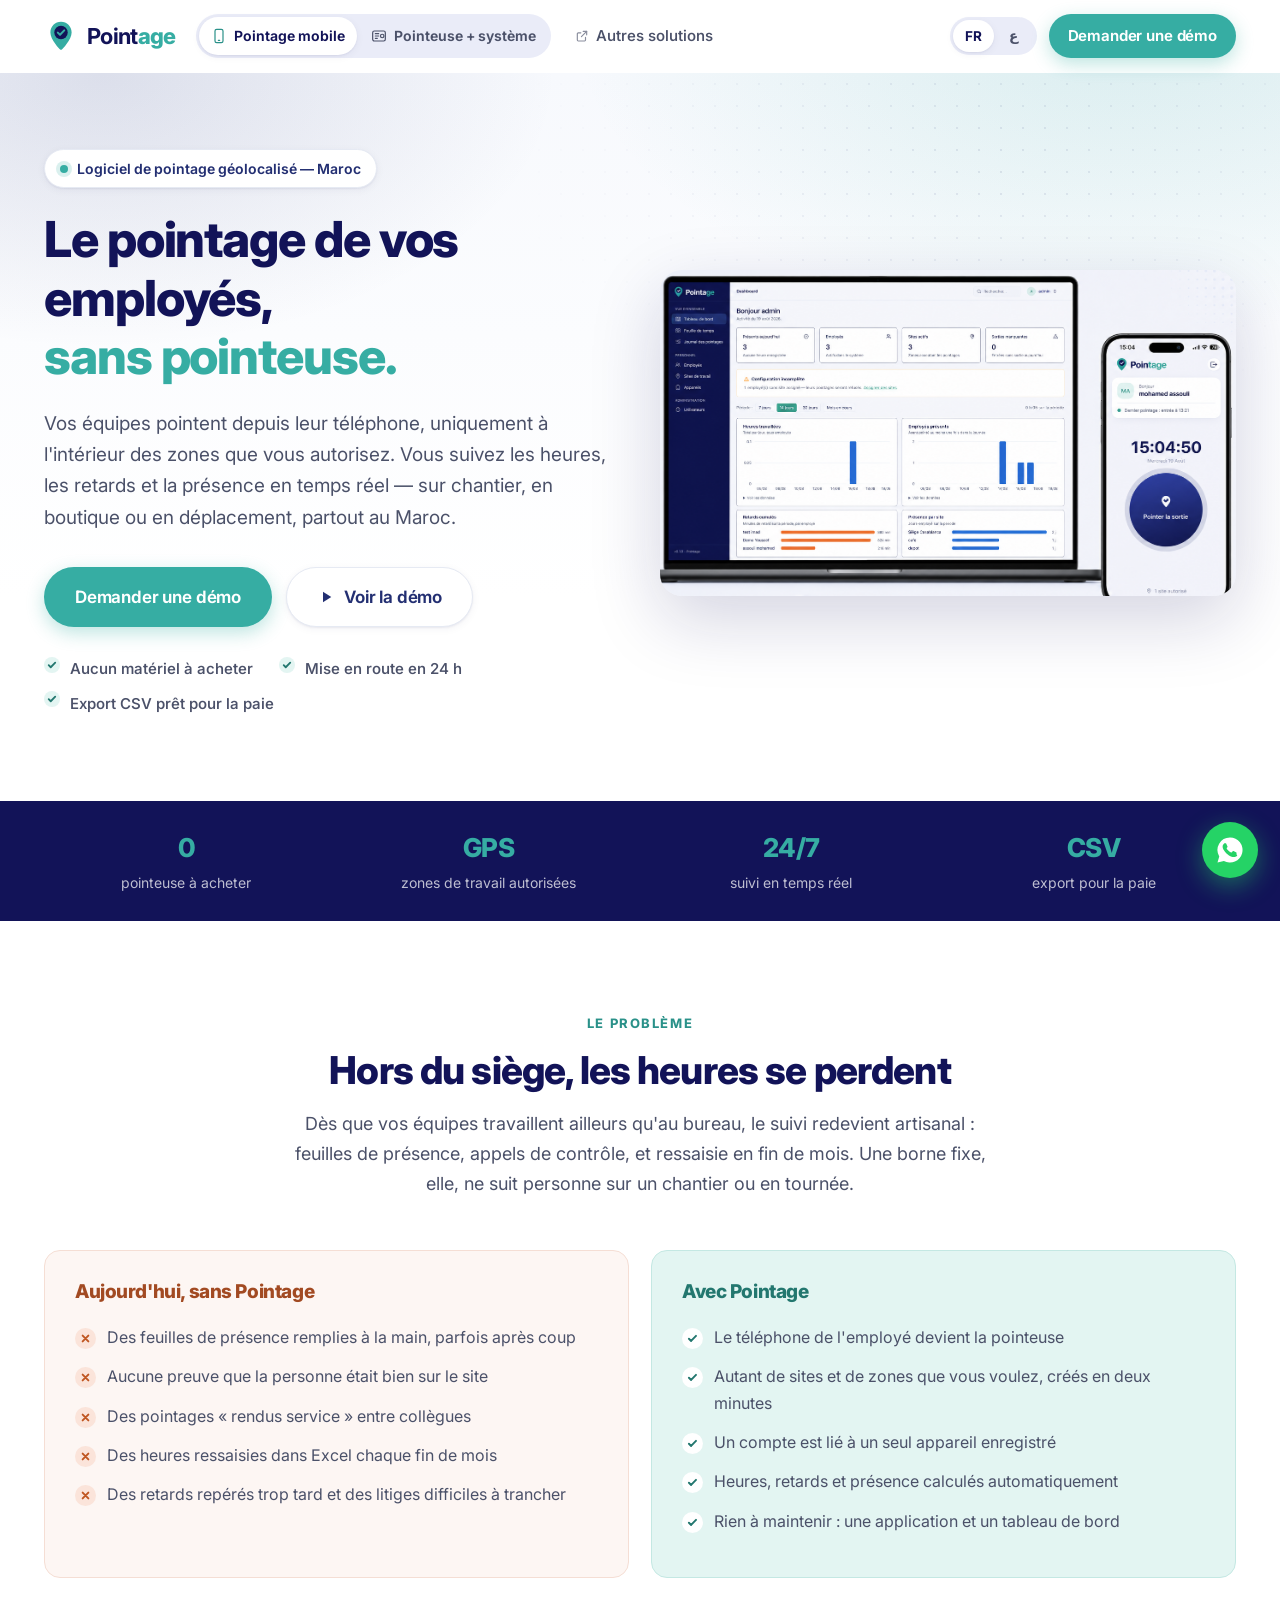
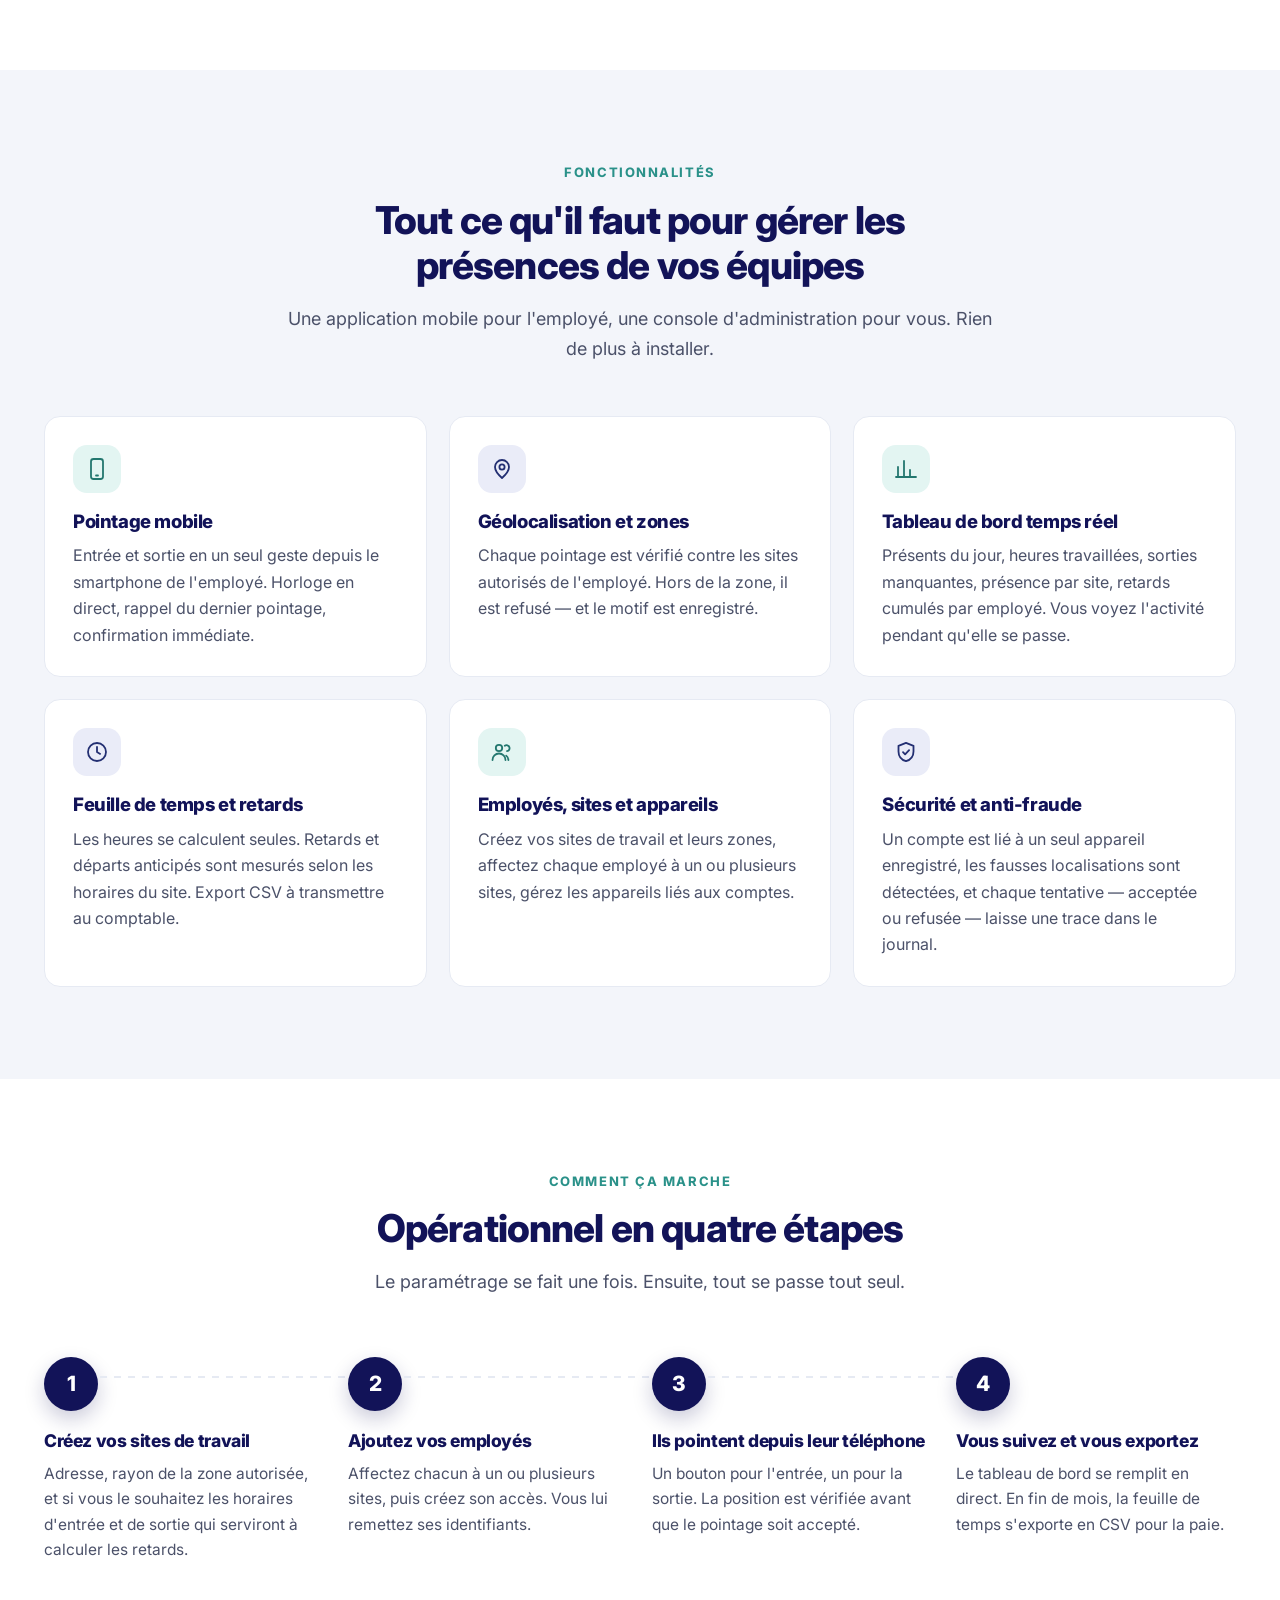
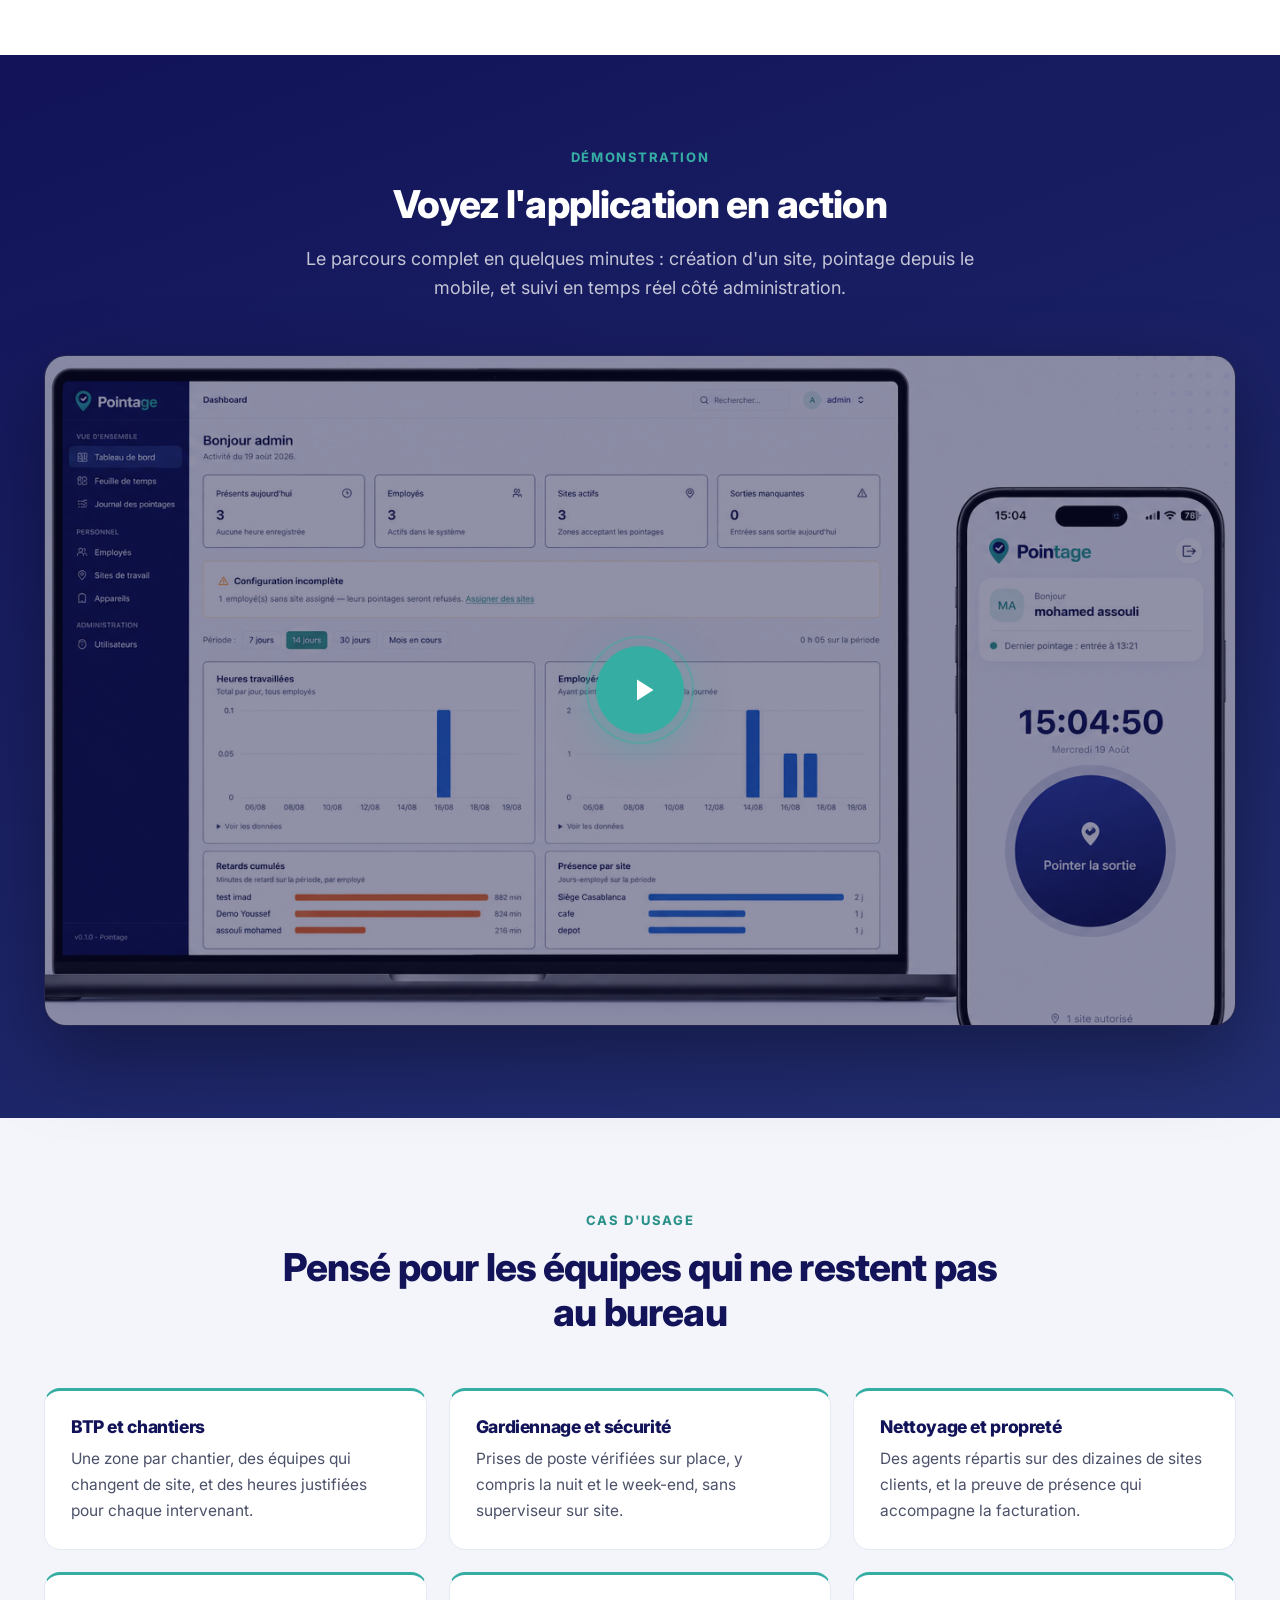
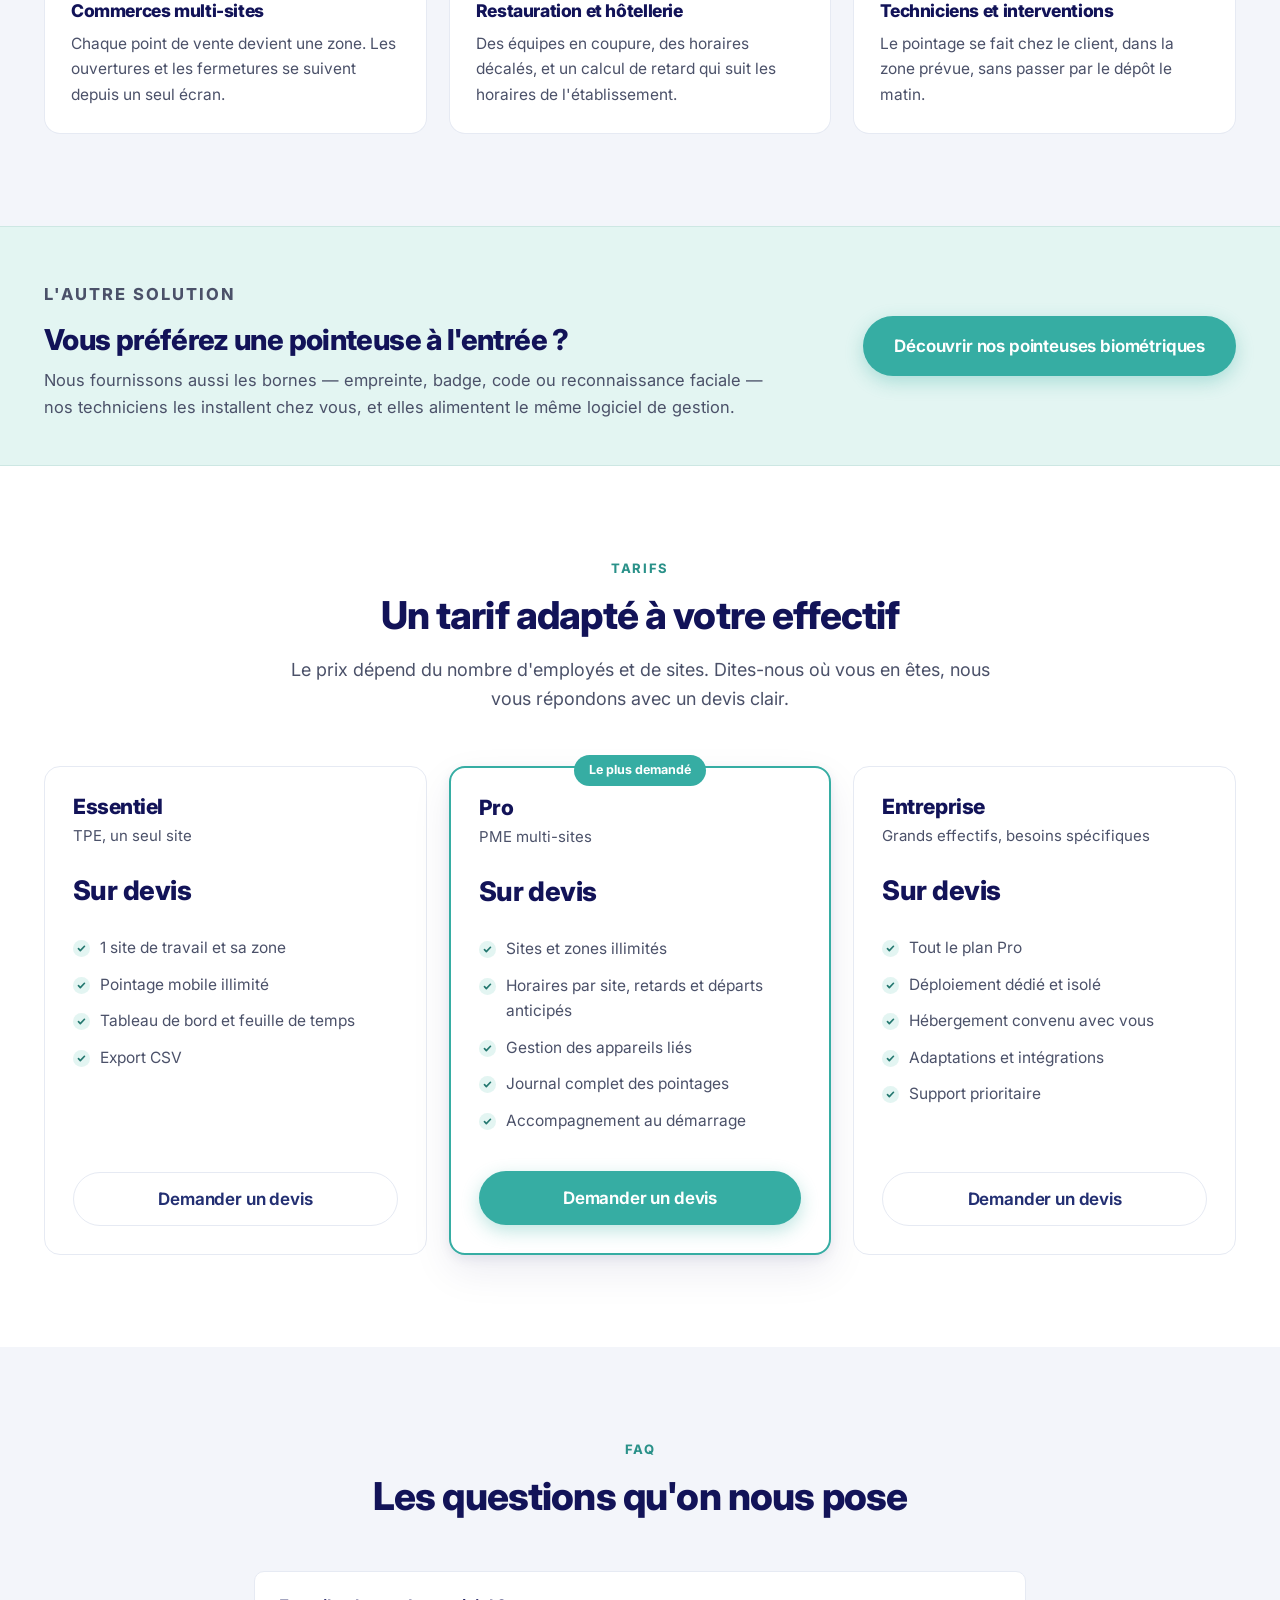
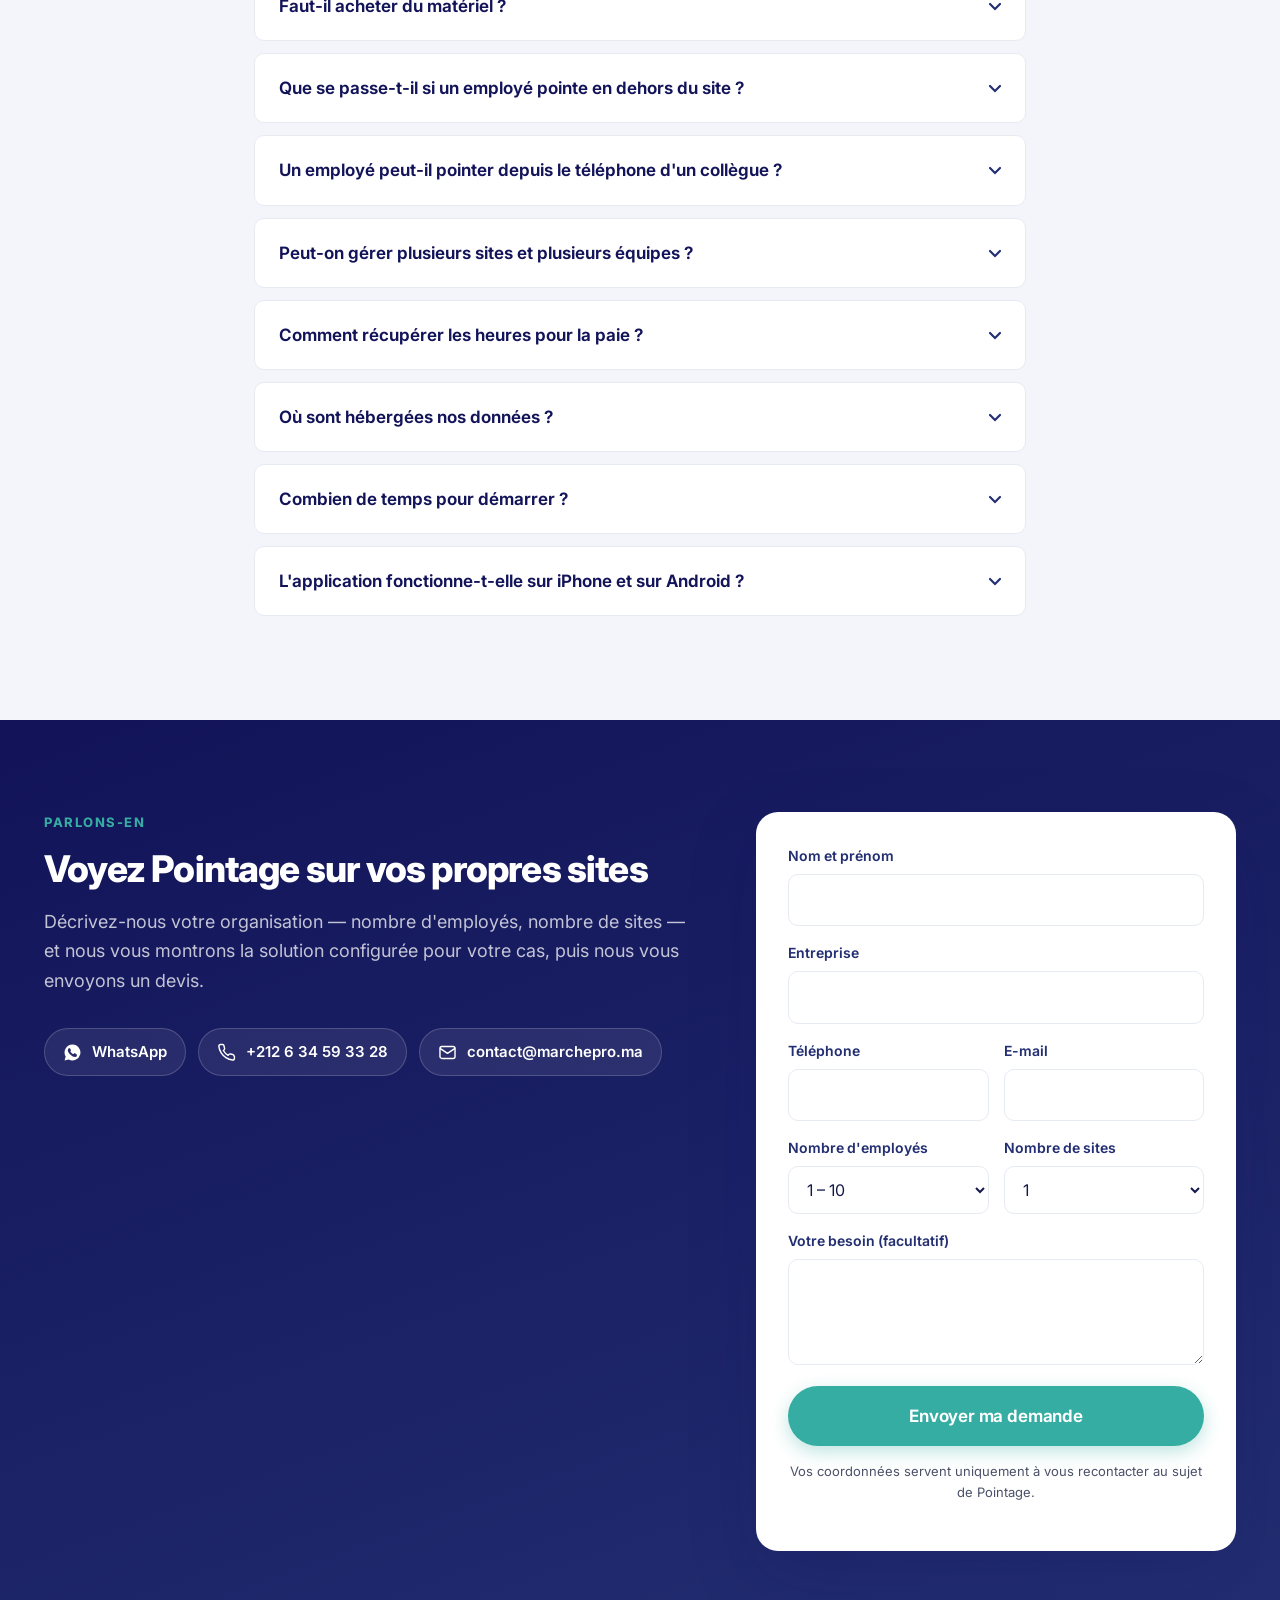
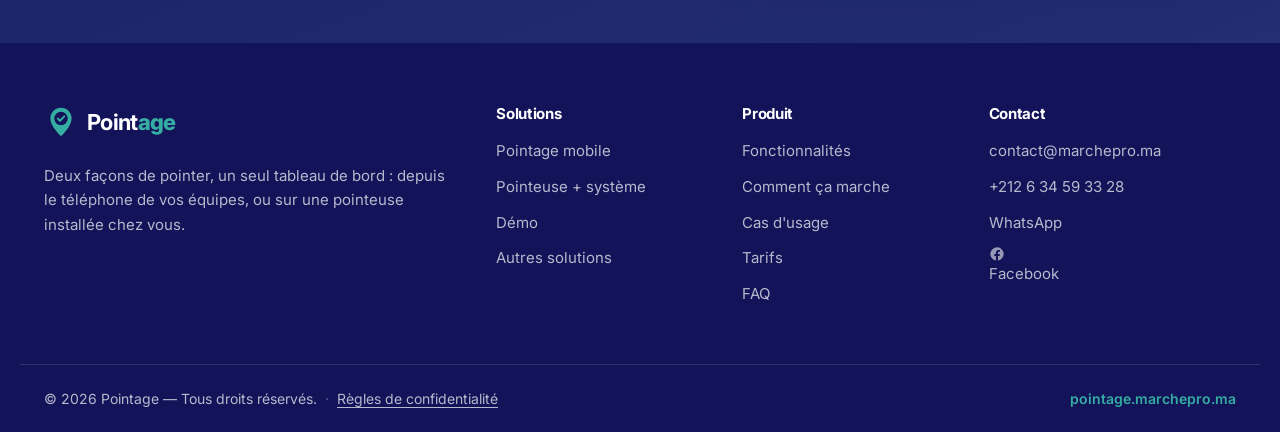
==== commit 9984b26d: "feat: Add privacy policy page and update footer links for compliance" ====
--- a/mobile.html
+++ b/mobile.html
@@ -672,7 +672,9 @@
   </div>
 
   <div class="container footer-bottom">
-    <p>© <span id="year">2026</span> Pointage — <span data-i18n="footer.rights">Tous droits réservés.</span></p>
+    <p>© <span id="year">2026</span> Pointage — <span data-i18n="footer.rights">Tous droits réservés.</span>
+       <span class="footer-sep" aria-hidden="true">·</span>
+       <a class="footer-legal" href="/confidentialite" data-i18n="footer.privacy">Règles de confidentialité</a></p>
     <p class="footer-domain">pointage.marchepro.ma</p>
   </div>
 </footer>
@@ -684,5 +686,13 @@
 <script src="assets/js/config.js"></script>
 <script src="assets/js/i18n.js"></script>
 <script src="assets/js/main.js"></script>
+
+<!-- Meta Pixel. Le code est dans pixel.js, l'identifiant dans config.js.
+     Le <noscript> ci-dessous est le repli image de Meta : il porte donc
+     l'identifiant en dur, et doit être retiré à la main si le suivi est
+     désactivé dans config.js. -->
+<script src="assets/js/pixel.js"></script>
+<noscript><img height="1" width="1" style="display:none" alt=""
+  src="https://www.facebook.com/tr?id=38285850644339186&amp;ev=PageView&amp;noscript=1"></noscript>
 </body>
 </html>
--- a/assets/css/styles.css
+++ b/assets/css/styles.css
@@ -453,6 +453,12 @@
   border-top: 1px solid rgba(255, 255, 255, .12); padding-block: 22px; font-size: 14px;
 }
 .footer-domain { color: var(--teal-500); font-weight: 600; }
+/* Lien légal du bandeau bas. Souligné — contrairement aux liens des
+   colonnes ci-dessus, il est isolé au milieu d'une ligne de texte et rien
+   d'autre ne le signalerait comme cliquable. */
+.footer-legal { text-decoration: underline; text-underline-offset: 3px; transition: color .18s; }
+.footer-legal:hover { color: var(--teal-500); }
+.footer-sep { opacity: .45; padding-inline: 4px; }
 
 /* ============================ WHATSAPP FLOTTANT ============================ */
 .wa-float {
